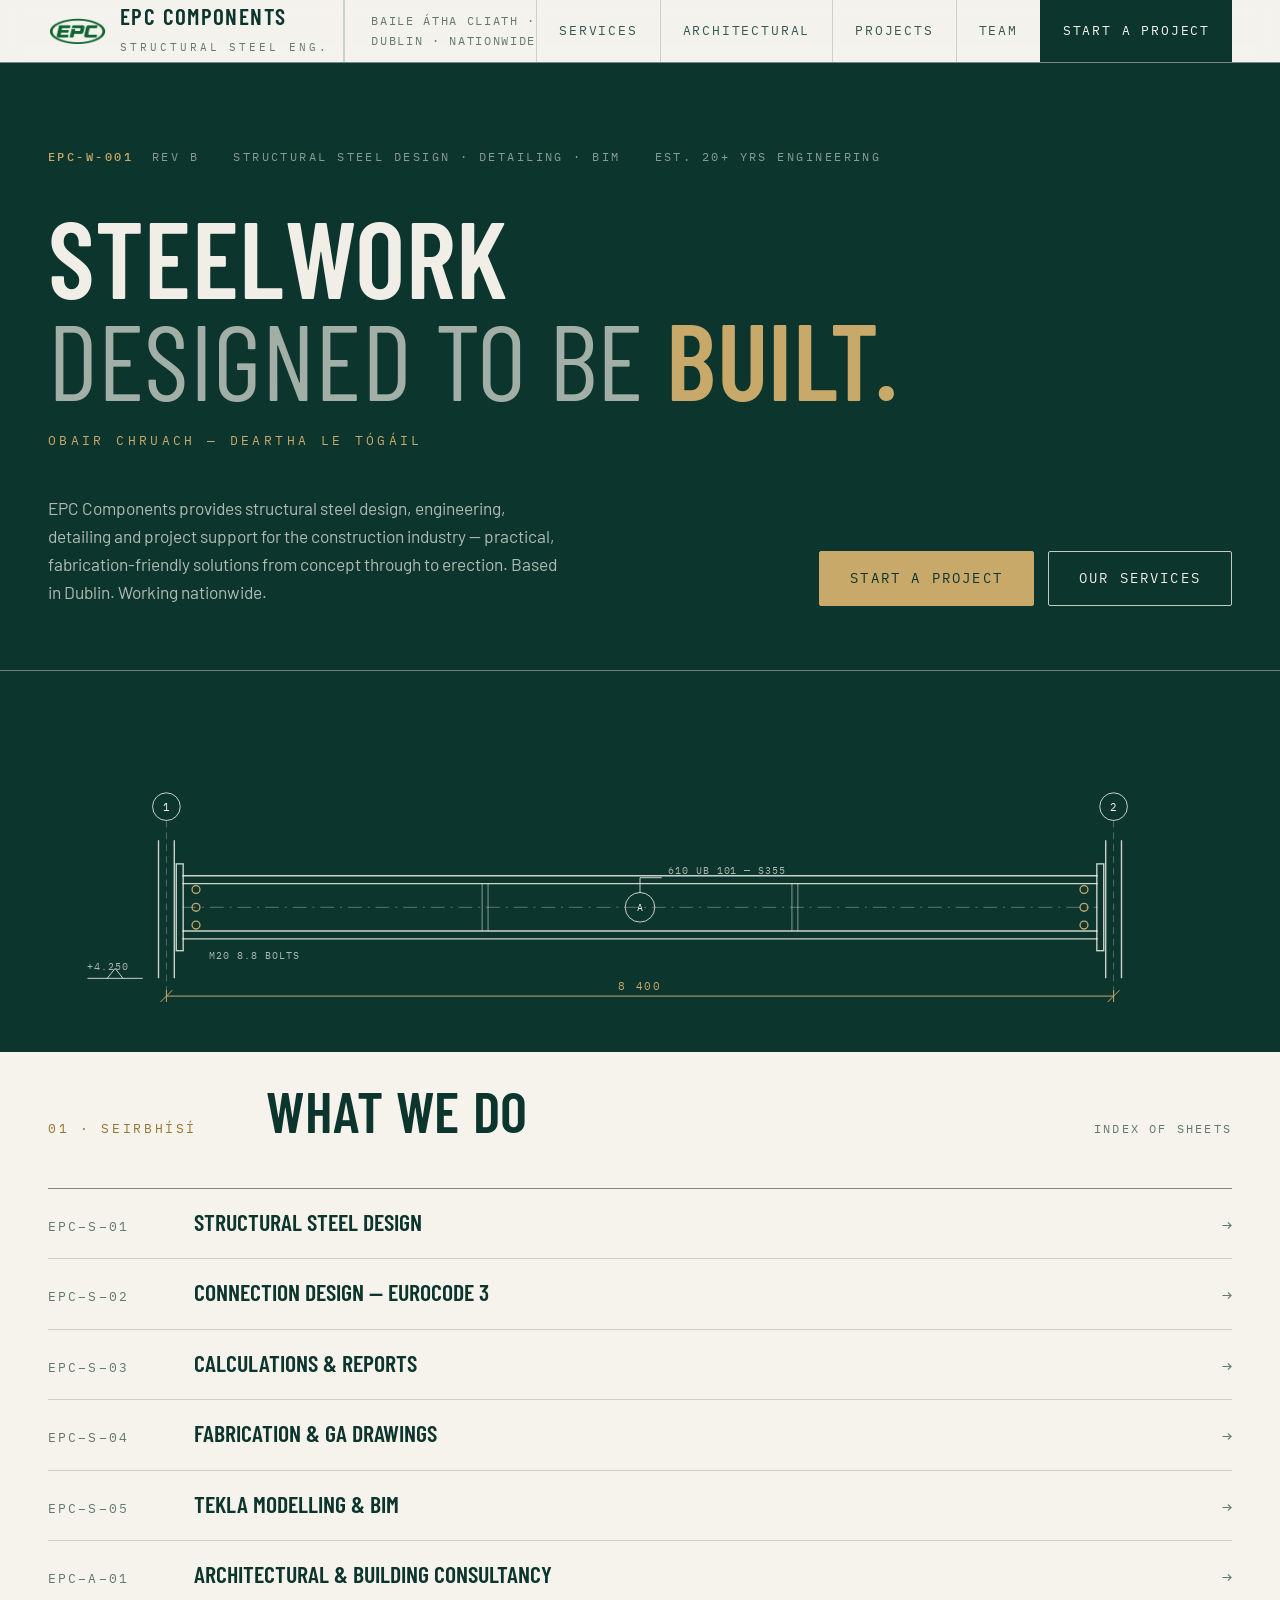
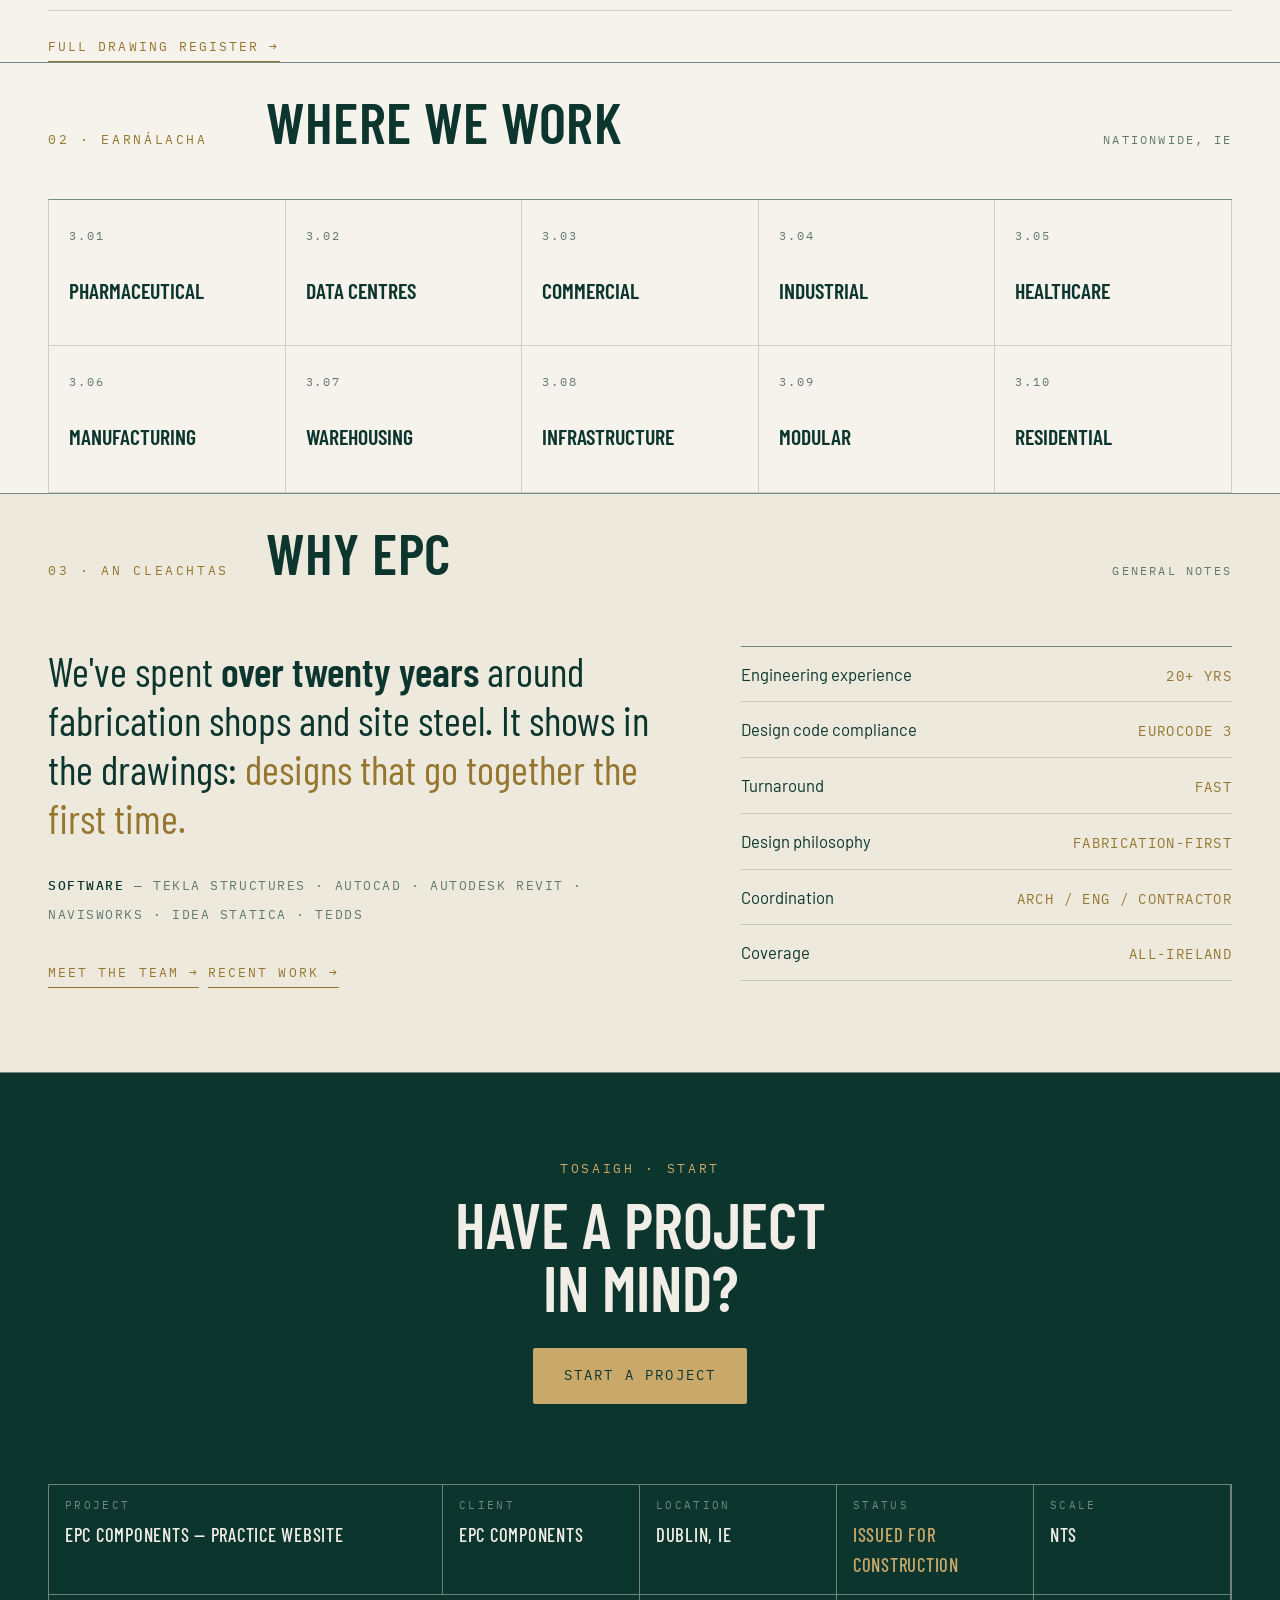
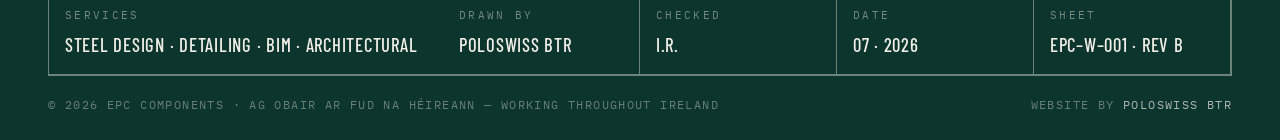
==== index.html @ ffdca41c "Add EPC site: pages, styles, logo, projects assets" ====
<!DOCTYPE html>
<html lang="en-IE">
<head>
<meta charset="UTF-8">
<meta name="viewport" content="width=device-width, initial-scale=1">
<title>EPC Components — Structural Steel Design & Engineering · Dublin, Ireland</title>
<meta name="description" content="Structural steel design, Eurocode 3 connection design, Tekla detailing and architectural consultancy. Dublin, nationwide.">
<meta name="theme-color" content="#0c352d">
<meta property="og:title" content="EPC Components — Structural Steel Design & Engineering · Dublin, Ireland">
<meta property="og:description" content="Structural steel design, Eurocode 3 connection design, Tekla detailing and architectural consultancy. Dublin, nationwide.">
<meta property="og:type" content="website">
<meta property="og:locale" content="en_IE">
<link rel="preconnect" href="https://fonts.googleapis.com">
<link rel="preconnect" href="https://fonts.gstatic.com" crossorigin>
<link href="https://fonts.googleapis.com/css2?family=Barlow+Condensed:wght@400;500;600&family=Barlow:wght@400;500;600&family=IBM+Plex+Mono:wght@400;500&display=swap" rel="stylesheet">
<link rel="icon" type="image/png" href="/favicon.png">
<link rel="stylesheet" href="/style.css">
</head>
<body>
<script type="application/ld+json">
{
  "@context": "https://schema.org",
  "@type": "ProfessionalService",
  "name": "EPC Components",
  "description": "Structural steel design, engineering, detailing and project support services for the construction industry, plus architectural and building consultancy.",
  "areaServed": "Ireland",
  "address": {"@type": "PostalAddress", "addressLocality": "Dublin", "addressCountry": "IE"}
}
</script>
<header id="hdr">
<div class="wrap bar">
<a class="brand" href="/">
<img class="bx" src="/epc-mark.png" alt="EPC" width="741" height="341">
<span><span class="brand-name">EPC Components</span><br><span class="brand-sub">Structural Steel Eng.</span></span>
</a>
<span class="hdr-meta"><span>Baile &Aacute;tha Cliath&nbsp;&middot;<br>Dublin &middot; Nationwide</span></span>
<nav>
<a href="/services">Services</a>
<a href="/architectural">Architectural</a>
<a href="/projects">Projects</a>
<a href="/team">Team</a>
<a href="/contact" class="cta">Start a project</a>
</nav>
<button class="burger" id="burger" aria-label="Menu">&#9776;</button>
</div>
<div class="mnav" id="mnav">
<a href="/">Home</a>
<a href="/services">Services</a>
<a href="/architectural">Architectural</a>
<a href="/projects">Projects</a>
<a href="/team">Meet the team</a>
<a href="/contact">Start a project</a>
</div>
</header>
<section class="hero" id="top">
<div class="wrap">
<div class="h-meta rv in">
<span><b>EPC-W-001</b>&nbsp;&nbsp;REV B</span>
<span>Structural steel design · Detailing · BIM</span>
<span>Est. 20+ yrs engineering</span>
</div>
<h1 class="rv in">Steelwork<br><span class="thin">designed to be</span> <span class="acc">built.</span></h1>
<p class="ga rv in" style="margin-top:22px">Obair chruach &mdash; deartha le t&oacute;g&aacute;il</p>
<div class="h-sub rv in">
<p>EPC Components provides structural steel design, engineering, detailing and project support for the construction industry — practical, fabrication-friendly solutions from concept through to erection. Based in Dublin. Working nationwide.</p>
<div class="h-actions">
<a class="btn solid" href="/contact">Start a project</a>
<a class="btn" href="/services">Our services</a>
</div>
</div>
</div>
<div class="h-draw" aria-hidden="true">
<div class="wrap">
<svg viewBox="0 0 1200 240" xmlns="http://www.w3.org/2000/svg">
<!-- grid bubbles -->
<g stroke="rgba(240,238,230,.85)" fill="none" stroke-width="1">
<circle cx="120" cy="26" r="14"/>
<circle cx="1080" cy="26" r="14"/>
</g>
<text x="120" y="30" text-anchor="middle" fill="#f0eee6" font-size="11">1</text>
<text x="1080" y="30" text-anchor="middle" fill="#f0eee6" font-size="11">2</text>
<g stroke="rgba(240,238,230,.3)" stroke-width="1" stroke-dasharray="7 5">
<path d="M120 40 V 218"/><path d="M1080 40 V 218"/>
</g>
<!-- columns -->
<g stroke="rgba(240,238,230,.85)" stroke-width="1.4" fill="none">
<path d="M112 60 V 200 M128 60 V 200"/>
<path d="M1072 60 V 200 M1088 60 V 200"/>
</g>
<!-- beam: flanges + web -->
<g stroke="rgba(240,238,230,.85)" stroke-width="1.4" fill="none">
<path d="M136 96 H 1064"/>
<path d="M136 104 H 1064"/>
<path d="M136 152 H 1064"/>
<path d="M136 160 H 1064"/>
</g>
<path d="M136 128 H 1064" stroke="rgba(240,238,230,.35)" stroke-width="1" stroke-dasharray="14 6 2 6"/>
<!-- end plates -->
<g stroke="rgba(240,238,230,.85)" stroke-width="1.4" fill="none">
<rect x="130" y="84" width="7" height="88"/>
<rect x="1063" y="84" width="7" height="88"/>
</g>
<!-- bolts -->
<g fill="none" stroke="#c9a96a" stroke-width="1.3">
<circle cx="150" cy="110" r="4"/><circle cx="150" cy="128" r="4"/><circle cx="150" cy="146" r="4"/>
<circle cx="1050" cy="110" r="4"/><circle cx="1050" cy="128" r="4"/><circle cx="1050" cy="146" r="4"/>
</g>
<!-- stiffeners -->
<g stroke="rgba(240,238,230,.55)" stroke-width="1">
<path d="M440 104 V 152 M446 104 V 152"/>
<path d="M754 104 V 152 M760 104 V 152"/>
</g>
<!-- section marker -->
<g fill="none" stroke="rgba(240,238,230,.85)" stroke-width="1">
<circle cx="600" cy="128" r="15"/>
<path d="M600 113 V 98 H 622"/>
</g>
<text x="600" y="132" text-anchor="middle" fill="#f0eee6" font-size="10">A</text>
<!-- dimension string -->
<g stroke="#c9a96a" stroke-width="1">
<path d="M120 218 H 1080"/>
<path d="M120 212 V 224"/><path d="M1080 212 V 224"/>
<path d="M114 224 L 126 212"/><path d="M1074 224 L 1086 212"/>
</g>
<text x="600" y="212" text-anchor="middle" fill="#c9a96a" font-size="11" letter-spacing="2">8 400</text>
<!-- level marker -->
<g stroke="rgba(240,238,230,.85)" stroke-width="1" fill="none">
<path d="M40 200 H 96"/><path d="M60 200 L 68 190 L 76 200"/>
</g>
<text x="40" y="192" fill="rgba(240,238,230,.7)" font-size="10" letter-spacing="1">+4.250</text>
<!-- annotation -->
<text x="628" y="94" fill="rgba(240,238,230,.7)" font-size="10" letter-spacing="1">610 UB 101 — S355</text>
<text x="163" y="180" fill="rgba(240,238,230,.7)" font-size="10" letter-spacing="1">M20 8.8 BOLTS</text>
</svg>
</div>
</div>
</section>
<section class="sect" id="services">
<div class="wrap">
<div class="s-head rv">
<span class="s-num">01 &middot; SEIRBH&Iacute;S&Iacute;</span>
<h2 class="s-title">What we do</h2>
<span class="s-ref">Index of sheets</span>
</div>
<div class="mini-reg rv">
<a class="mini-row" href="/services"><span class="reg-i">EPC&#8211;S&#8211;01</span><span class="reg-t">Structural steel design</span><span class="arr">&#8594;</span></a>
<a class="mini-row" href="/services"><span class="reg-i">EPC&#8211;S&#8211;02</span><span class="reg-t">Connection design — Eurocode 3</span><span class="arr">&#8594;</span></a>
<a class="mini-row" href="/services"><span class="reg-i">EPC&#8211;S&#8211;03</span><span class="reg-t">Calculations &amp; reports</span><span class="arr">&#8594;</span></a>
<a class="mini-row" href="/services"><span class="reg-i">EPC&#8211;S&#8211;04</span><span class="reg-t">Fabrication &amp; GA drawings</span><span class="arr">&#8594;</span></a>
<a class="mini-row" href="/services"><span class="reg-i">EPC&#8211;S&#8211;05</span><span class="reg-t">Tekla modelling &amp; BIM</span><span class="arr">&#8594;</span></a>
<a class="mini-row" href="/architectural"><span class="reg-i">EPC&#8211;A&#8211;01</span><span class="reg-t">Architectural &amp; building consultancy</span><span class="arr">&#8594;</span></a>
</div>
<a class="all-link" href="/services">Full drawing register &#8594;</a>
</div>
</section>
<section class="sect" id="sectors">
<div class="wrap">
<div class="s-head rv">
<span class="s-num">02 &middot; EARN&Aacute;LACHA</span>
<h2 class="s-title">Where we work</h2>
<span class="s-ref">Nationwide, IE</span>
</div>
<div class="sec-grid rv">
<div class="sec-cell"><span class="sec-n">3.01</span><span class="sec-t">Pharmaceutical</span></div>
<div class="sec-cell"><span class="sec-n">3.02</span><span class="sec-t">Data centres</span></div>
<div class="sec-cell"><span class="sec-n">3.03</span><span class="sec-t">Commercial</span></div>
<div class="sec-cell"><span class="sec-n">3.04</span><span class="sec-t">Industrial</span></div>
<div class="sec-cell"><span class="sec-n">3.05</span><span class="sec-t">Healthcare</span></div>
<div class="sec-cell"><span class="sec-n">3.06</span><span class="sec-t">Manufacturing</span></div>
<div class="sec-cell"><span class="sec-n">3.07</span><span class="sec-t">Warehousing</span></div>
<div class="sec-cell"><span class="sec-n">3.08</span><span class="sec-t">Infrastructure</span></div>
<div class="sec-cell"><span class="sec-n">3.09</span><span class="sec-t">Modular</span></div>
<div class="sec-cell"><span class="sec-n">3.10</span><span class="sec-t">Residential</span></div>
</div>
</div>
</section>
<section class="sect facts">
<div class="wrap">
<div class="s-head rv">
<span class="s-num">03 &middot; AN CLEACHTAS</span>
<h2 class="s-title">Why EPC</h2>
<span class="s-ref">General notes</span>
</div>
<div class="facts-grid">
<div class="rv">
<p class="big">We've spent <b>over twenty years</b> around fabrication shops and site steel. It shows in the drawings: <span class="acc">designs that go together the first time.</span></p>
<p class="tools"><b>Software</b> — Tekla Structures · AutoCAD · Autodesk Revit · Navisworks · IDEA StatiCa · Tedds</p>
<a class="all-link" href="/team" style="margin-top:34px">Meet the team &#8594;</a>&nbsp;&nbsp;&nbsp;<a class="all-link" href="/projects" style="margin-top:34px">Recent work &#8594;</a>
</div>
<ul class="fact-list rv">
<li>Engineering experience<span class="fv">20+ YRS</span></li>
<li>Design code compliance<span class="fv">EUROCODE 3</span></li>
<li>Turnaround<span class="fv">FAST</span></li>
<li>Design philosophy<span class="fv">FABRICATION-FIRST</span></li>
<li>Coordination<span class="fv">ARCH / ENG / CONTRACTOR</span></li>
<li>Coverage<span class="fv">ALL-IRELAND</span></li>
</ul>
</div>
</div>
</section>
<section class="contact">
<div class="wrap">
<div style="text-align:center;padding:80px 0">
<span class="s-num mono" style="color:var(--gold)">TOSAIGH &middot; START</span>
<div class="ct-t" style="margin:14px 0 30px">Have a project<br>in mind?</div>
<a class="btn solid" href="/contact">Start a project</a>
</div>
</div>
</section>
<footer>
<div class="wrap">
<div class="tb rv">
<div class="tb-cell tb-wide"><span class="tb-k">Project</span><span class="tb-v">EPC Components — Practice Website</span></div>
<div class="tb-cell"><span class="tb-k">Client</span><span class="tb-v">EPC Components</span></div>
<div class="tb-cell"><span class="tb-k">Location</span><span class="tb-v">Dublin, IE</span></div>
<div class="tb-cell"><span class="tb-k">Status</span><span class="tb-v acc">Issued for construction</span></div>
<div class="tb-cell"><span class="tb-k">Scale</span><span class="tb-v">NTS</span></div>
<div class="tb-cell tb-wide"><span class="tb-k">Services</span><span class="tb-v">Steel design · Detailing · BIM · Architectural</span></div>
<div class="tb-cell"><span class="tb-k">Drawn by</span><span class="tb-v"><a href="https://www.poloswiss.ie" style="color:inherit;text-decoration:none">Poloswiss BTR</a></span></div>
<div class="tb-cell"><span class="tb-k">Checked</span><span class="tb-v">I.R.</span></div>
<div class="tb-cell"><span class="tb-k">Date</span><span class="tb-v">07 · 2026</span></div>
<div class="tb-cell"><span class="tb-k">Sheet</span><span class="tb-v">EPC&#8211;W&#8211;001 · REV B</span></div>
</div>
<div class="fine">
<span>© 2026 EPC Components &middot; Ag obair ar fud na h&Eacute;ireann &mdash; working throughout Ireland</span>
<span>Website by <a href="https://www.poloswiss.ie">Poloswiss BTR</a></span>
</div>
</div>
</footer>
<script src="/site.js"></script>
</body>
</html>
---- style.css ----
:root{
--paper:#f5f3ec;
--paper-2:#ede9dd;
--ink:#0c352d;
--ink-soft:#375850;
--mut:#63796f;
--line:rgba(12,53,45,.18);
--line-strong:rgba(12,53,45,.55);
--acc:#96762f;
--gold:#c9a96a;
--w-line:rgba(243,239,228,.42);
--w-line-strong:rgba(243,239,228,.8);
--cond:'Barlow Condensed','Arial Narrow',sans-serif;
--sans:'Barlow',system-ui,sans-serif;
--mono:'IBM Plex Mono',ui-monospace,monospace;
}
*{margin:0;padding:0;box-sizing:border-box}
html{scroll-behavior:smooth;font-size:17px}
html,body{overflow-x:clip}
body{font-family:var(--sans);background:var(--paper);color:var(--ink);line-height:1.6;font-size:16.5px;-webkit-font-smoothing:antialiased}
::selection{background:var(--gold);color:var(--ink)}
:focus-visible{outline:2px solid var(--acc);outline-offset:2px}
a{color:inherit}
img,svg{max-width:100%;display:block}
.wrap{max-width:1240px;margin:0 auto;padding:0 28px}
@media(min-width:1500px){html{font-size:19px}.wrap{max-width:1360px}}
.mono{font-family:var(--mono)}

/* reveal */
.rv{opacity:0;transform:translateY(18px);transition:opacity .8s cubic-bezier(.2,.6,.2,1),transform .8s cubic-bezier(.2,.6,.2,1)}
.rv.in{opacity:1;transform:none}
@media(prefers-reduced-motion:reduce){.rv{opacity:1;transform:none;transition:none}}

/* ============ header ============ */
header{position:sticky;top:0;z-index:200;background:rgba(244,242,237,.92);backdrop-filter:blur(10px);-webkit-backdrop-filter:blur(10px);border-bottom:1px solid var(--line-strong)}
.bar{display:flex;align-items:stretch;justify-content:space-between;min-height:62px}
.brand{display:flex;align-items:center;gap:14px;text-decoration:none;padding-right:26px;border-right:1px solid var(--line)}
.brand .bx{width:58px;height:auto;flex:0 0 auto}
.brand-name{font-family:var(--cond);font-weight:600;font-size:1.36rem;letter-spacing:.06em;text-transform:uppercase;line-height:1;white-space:nowrap}
.brand-sub{font-family:var(--mono);font-size:.62rem;letter-spacing:.28em;text-transform:uppercase;color:var(--mut);margin-top:3px;white-space:nowrap}
nav{display:flex;align-items:stretch}
nav a{display:flex;align-items:center;padding:0 22px;text-decoration:none;font-family:var(--mono);font-size:.76rem;letter-spacing:.14em;text-transform:uppercase;color:var(--ink-soft);border-left:1px solid var(--line);transition:background .2s,color .2s;white-space:nowrap}
nav a:hover{background:var(--ink);color:var(--paper)}
nav a.cta{background:var(--ink);color:var(--paper)}
nav a.cta:hover{background:var(--acc);color:#fff}
.ga{font-family:var(--mono);font-size:.76rem;letter-spacing:.26em;text-transform:uppercase;color:var(--gold)}
.hdr-meta{display:flex;align-items:center;font-family:var(--mono);font-size:.7rem;letter-spacing:.14em;text-transform:uppercase;color:var(--mut);padding-left:26px;border-left:1px solid var(--line);line-height:1.7;white-space:nowrap;flex:0 0 auto}
@media(max-width:1250px){.hdr-meta{display:none}}
.burger{display:none;background:none;border:0;border-left:1px solid var(--line);padding:0 20px;font-size:1.25rem;cursor:pointer;color:var(--ink)}
.mnav{display:none;flex-direction:column;border-top:1px solid var(--line);background:var(--paper)}
.mnav a{padding:15px 28px;text-decoration:none;font-family:var(--mono);font-size:.78rem;letter-spacing:.14em;text-transform:uppercase;border-bottom:1px solid var(--line)}
.mnav.open{display:flex}

/* ============ hero ============ */
.hero{background:var(--ink);color:#f0eee6;position:relative;overflow:hidden}
.hero .wrap{position:relative;padding-top:84px;padding-bottom:0}
.h-meta{display:flex;gap:34px;flex-wrap:wrap;font-family:var(--mono);font-size:.72rem;letter-spacing:.2em;text-transform:uppercase;color:rgba(240,238,230,.55);margin-bottom:38px}
.h-meta b{color:var(--gold);font-weight:500}
h1{font-family:var(--cond);font-weight:600;text-transform:uppercase;font-size:clamp(3.1rem,8.4vw,7rem);line-height:.95;letter-spacing:.005em;max-width:1050px}
h1 .thin{font-weight:400;color:rgba(240,238,230,.66)}
h1 .acc{color:var(--gold)}
.h-sub{display:flex;gap:60px;align-items:flex-end;justify-content:space-between;flex-wrap:wrap;margin-top:44px}
.h-sub p{max-width:520px;font-size:1.02rem;color:rgba(240,238,230,.72);font-weight:400}
.h-actions{display:flex;gap:14px;flex-wrap:wrap}
.btn{display:inline-block;font-family:var(--mono);font-size:.8rem;letter-spacing:.16em;text-transform:uppercase;text-decoration:none;padding:16px 30px;border:1px solid var(--w-line-strong);color:#f0eee6;border-radius:2px;transition:background .2s,color .2s,border-color .2s;cursor:pointer;background:none}
.btn:hover{background:#f0eee6;color:var(--ink)}
.btn.solid{background:var(--gold);border-color:var(--gold);color:var(--ink)}
.btn.solid:hover{background:#f0eee6;border-color:#f0eee6;color:var(--ink)}
.h-draw{margin-top:64px;border-top:1px solid var(--w-line);padding:26px 0 34px}
.h-draw svg{width:100%;height:auto}
.h-draw text{font-family:var(--mono)}

/* ============ section scaffolding ============ */
section{position:relative}
.sect{border-bottom:1px solid var(--line-strong)}
.s-head{display:grid;grid-template-columns:190px 1fr auto;gap:28px;align-items:baseline;padding:30px 0 0}
.s-num{font-family:var(--mono);font-size:.78rem;letter-spacing:.2em;color:var(--acc)}
.s-title{font-family:var(--cond);font-weight:600;text-transform:uppercase;font-size:clamp(2rem,4.6vw,3.4rem);line-height:1;letter-spacing:.01em}
.s-ref{font-family:var(--mono);font-size:.72rem;letter-spacing:.18em;text-transform:uppercase;color:var(--mut)}
.s-intro{max-width:640px;color:var(--ink-soft);margin:22px 0 0;padding-left:218px}
@media(max-width:900px){.s-intro{padding-left:0}}

/* ============ register (services) ============ */
.register{margin-top:48px;border-top:1px solid var(--line-strong)}
.reg-row{display:grid;grid-template-columns:120px 340px 1fr 110px;gap:26px;align-items:baseline;padding:26px 0;border-bottom:1px solid var(--line);text-decoration:none;transition:background .2s;position:relative}
.reg-row:hover{background:#fff}
.reg-row:hover .reg-i{color:var(--acc)}
.reg-i{font-family:var(--mono);font-size:.82rem;letter-spacing:.16em;color:var(--mut);transition:color .2s}
.reg-t{font-family:var(--cond);font-weight:600;text-transform:uppercase;font-size:1.62rem;line-height:1.05}
.reg-d{color:var(--ink-soft);font-size:1rem;max-width:560px}
.reg-tag{font-family:var(--mono);font-size:.68rem;letter-spacing:.14em;text-transform:uppercase;color:var(--mut);text-align:right;border:1px solid var(--line);border-radius:2px;padding:5px 9px;justify-self:end;white-space:nowrap}

/* ============ consultancy ============ */
.consult{background:var(--paper-2)}
.c-grid{display:grid;grid-template-columns:1.1fr .9fr;gap:80px;padding:56px 0 84px}
.c-grid .lead{font-family:var(--cond);font-weight:400;font-size:clamp(1.5rem,2.6vw,2.1rem);line-height:1.25;text-transform:none;letter-spacing:0;color:var(--ink);margin-bottom:26px}
.c-grid .lead b{font-weight:600}
.c-grid p{color:var(--ink-soft);margin-bottom:18px;max-width:560px}
.c-note{font-family:var(--mono);font-size:.76rem;letter-spacing:.14em;text-transform:uppercase;color:var(--acc);margin-bottom:18px}
.c-list{border-top:1px solid var(--line-strong)}
.c-list li{list-style:none;display:grid;grid-template-columns:76px 1fr;gap:20px;align-items:baseline;padding:13px 0;border-bottom:1px solid var(--line);font-size:.98rem}
.c-list .ci{font-family:var(--mono);font-size:.74rem;letter-spacing:.16em;color:var(--mut)}
.c-scope{margin-top:34px;font-family:var(--mono);font-size:.74rem;letter-spacing:.12em;text-transform:uppercase;color:var(--mut);line-height:2.1}
.c-scope b{color:var(--ink);font-weight:500}

/* ============ sectors ============ */
.sec-grid{display:grid;grid-template-columns:repeat(5,1fr);border-left:1px solid var(--line);margin:48px 0 0;border-top:1px solid var(--line-strong)}
.sec-cell{border-right:1px solid var(--line);border-bottom:1px solid var(--line);padding:26px 20px 40px;position:relative;transition:background .2s}
.sec-cell:hover{background:#fff}
.sec-cell:hover .sec-n{color:var(--acc)}
.sec-n{font-family:var(--mono);font-size:.7rem;letter-spacing:.16em;color:var(--mut);display:block;margin-bottom:34px;transition:color .2s}
.sec-t{font-family:var(--cond);font-weight:600;text-transform:uppercase;font-size:1.28rem;line-height:1.1}

/* ============ scope / BOM ============ */
.bom{columns:2;column-gap:80px;margin-top:48px;border-top:1px solid var(--line-strong);padding-top:8px}
.bom li{list-style:none;display:grid;grid-template-columns:64px 1fr;gap:18px;align-items:baseline;padding:12px 0;border-bottom:1px solid var(--line);break-inside:avoid;font-size:1rem}
.bom .bi{font-family:var(--mono);font-size:.72rem;letter-spacing:.16em;color:var(--mut)}

/* ============ method ============ */
.meth{display:grid;grid-template-columns:repeat(4,1fr);gap:0;margin-top:56px;border-left:1px solid var(--line)}
.m-cell{border-right:1px solid var(--line);padding:0 26px 10px}
.m-dim{height:34px;position:relative;border-top:1px solid var(--line-strong);margin:0 -26px 26px}
.m-dim::before,.m-dim::after{content:"";position:absolute;top:-5px;width:1px;height:9px;background:var(--line-strong)}
.m-dim::before{left:0}
.m-dim::after{right:0}
.m-n{font-family:var(--mono);font-size:.76rem;letter-spacing:.2em;color:var(--acc);display:block;margin-bottom:14px}
.m-t{font-family:var(--cond);font-weight:600;text-transform:uppercase;font-size:1.45rem;margin-bottom:10px;line-height:1.05}
.m-cell p{color:var(--ink-soft);font-size:.97rem}

/* ============ facts band ============ */
.facts{background:var(--paper-2)}
.facts-grid{display:grid;grid-template-columns:1.25fr 1fr;gap:80px;padding:64px 0 84px}
.facts .big{font-family:var(--cond);font-weight:400;font-size:clamp(1.7rem,3.2vw,2.6rem);line-height:1.2;max-width:620px}
.facts .big b{font-weight:600}
.facts .big .acc{color:var(--acc)}
.fact-list{border-top:1px solid var(--line-strong)}
.fact-list li{list-style:none;display:grid;grid-template-columns:1fr auto;gap:20px;align-items:baseline;padding:14px 0;border-bottom:1px solid var(--line);font-size:.98rem}
.fact-list .fv{font-family:var(--mono);font-size:.8rem;letter-spacing:.1em;color:var(--acc);white-space:nowrap}
.tools{margin-top:30px;font-family:var(--mono);font-size:.76rem;letter-spacing:.12em;text-transform:uppercase;color:var(--mut);line-height:2.2}
.tools b{color:var(--ink);font-weight:500}
.prof{display:grid;grid-template-columns:150px 1fr;gap:28px;margin-top:44px;border:1px solid var(--line-strong);background:#fbfaf5;padding:26px}
.prof-ph{aspect-ratio:3/4;border:1px solid var(--line);position:relative;display:flex;align-items:flex-end;justify-content:center;padding-bottom:10px;
background:linear-gradient(to top right,transparent calc(50% - .5px),var(--line) calc(50% - .5px),var(--line) calc(50% + .5px),transparent calc(50% + .5px)),linear-gradient(to bottom right,transparent calc(50% - .5px),var(--line) calc(50% - .5px),var(--line) calc(50% + .5px),transparent calc(50% + .5px))}
.prof-ph span{font-family:var(--mono);font-size:.58rem;letter-spacing:.18em;color:var(--mut);background:#fbfaf5;padding:2px 6px}
.prof .pk{font-family:var(--mono);font-size:.68rem;letter-spacing:.22em;text-transform:uppercase;color:var(--acc);display:block;margin-bottom:8px}
.prof .pn{font-family:var(--cond);font-weight:600;text-transform:uppercase;font-size:1.7rem;line-height:1;margin-bottom:12px}
.prof p{color:var(--ink-soft);font-size:.97rem;margin-bottom:12px}
.prof .pm{font-family:var(--mono);font-size:.68rem;letter-spacing:.14em;text-transform:uppercase;color:var(--mut)}
@media(max-width:680px){.prof{grid-template-columns:1fr;padding:20px}.prof-ph{max-width:170px}}

/* ============ contact ============ */
.contact{background:var(--ink);color:#f0eee6}
.contact .sect-inner{border-bottom:0}
.ct-grid{display:grid;grid-template-columns:.9fr 1.1fr;gap:90px;padding:70px 0 90px}
.contact .s-num{color:var(--gold)}
.ct-t{font-family:var(--cond);font-weight:600;text-transform:uppercase;font-size:clamp(2.4rem,5vw,4rem);line-height:.98;margin:14px 0 26px}
.ct-grid p.d{color:rgba(240,238,230,.7);max-width:420px;margin-bottom:38px}
.ct-info{border-top:1px solid var(--w-line)}
.ct-info li{list-style:none;display:grid;grid-template-columns:110px 1fr;gap:20px;padding:14px 0;border-bottom:1px solid var(--w-line);font-size:.96rem}
.ct-info .k{font-family:var(--mono);font-size:.7rem;letter-spacing:.18em;text-transform:uppercase;color:rgba(240,238,230,.5);align-self:center}
.ct-info a{color:#f0eee6;text-decoration:none;border-bottom:1px solid rgba(240,238,230,.35)}
.ct-info a:hover{color:var(--gold);border-color:var(--gold)}
form .f-row{display:grid;grid-template-columns:1fr 1fr;gap:34px}
form label{display:block;font-family:var(--mono);font-size:.68rem;letter-spacing:.2em;text-transform:uppercase;color:rgba(240,238,230,.55);margin:0 0 8px}
form .fld{margin-bottom:30px}
input,select,textarea{width:100%;background:transparent;border:0;border-bottom:1px solid var(--w-line);color:#f0eee6;font-family:var(--sans);font-size:1rem;padding:8px 2px 12px;transition:border-color .2s;border-radius:0}
select{appearance:none;-webkit-appearance:none;background-image:url("data:image/svg+xml,%3Csvg xmlns='http://www.w3.org/2000/svg' width='10' height='6'%3E%3Cpath d='M0 0l5 6 5-6z' fill='%23f0eee6'/%3E%3C/svg%3E");background-repeat:no-repeat;background-position:right 4px center}
select option{color:var(--ink);background:var(--paper)}
input:focus,select:focus,textarea:focus{outline:none;border-color:var(--gold)}
textarea{resize:vertical;min-height:96px}
.hp{position:absolute;left:-9999px;opacity:0}
.f-note{font-family:var(--mono);font-size:.72rem;letter-spacing:.1em;color:rgba(240,238,230,.45);margin-top:18px;text-transform:uppercase}

/* ============ footer title block ============ */
footer{background:var(--ink);color:#f0eee6}
.tb{border:1px solid var(--w-line);border-bottom:0;display:grid;grid-template-columns:repeat(6,1fr)}
.tb-cell{border-right:1px solid var(--w-line);border-bottom:1px solid var(--w-line);padding:12px 16px 14px;min-height:74px}
.tb-cell:nth-child(6n){border-right:0}
.tb-k{font-family:var(--mono);font-size:.62rem;letter-spacing:.22em;text-transform:uppercase;color:rgba(240,238,230,.45);display:block;margin-bottom:6px}
.tb-v{font-family:var(--cond);font-weight:500;font-size:1.1rem;text-transform:uppercase;letter-spacing:.04em}
.tb-v.acc{color:var(--gold)}
.tb-wide{grid-column:span 2}
.fine{display:flex;justify-content:space-between;gap:20px;flex-wrap:wrap;font-family:var(--mono);font-size:.68rem;letter-spacing:.12em;text-transform:uppercase;color:rgba(240,238,230,.4);padding:20px 0 26px;border-top:1px solid var(--w-line)}
.fine a{color:rgba(240,238,230,.7);text-decoration:none}
.fine a:hover{color:var(--gold)}

/* ============ responsive ============ */
@media(max-width:1080px){
.reg-row{grid-template-columns:90px 260px 1fr}
.reg-tag{display:none}
.sec-grid{grid-template-columns:repeat(3,1fr)}
.tb{grid-template-columns:repeat(3,1fr)}
.tb-cell:nth-child(6n){border-right:1px solid var(--w-line)}
.tb-cell:nth-child(3n){border-right:0}
}
@media(max-width:900px){
.hdr-meta{display:none}
.s-head{grid-template-columns:1fr;gap:8px}
.c-grid,.facts-grid,.ct-grid{grid-template-columns:1fr;gap:48px}
.meth{grid-template-columns:1fr 1fr}
.m-cell{margin-bottom:34px}
.bom{columns:1}
}
@media(max-width:860px){
nav{display:none}
.burger{display:block}
}
@media(max-width:680px){
html{font-size:15.5px}
.wrap{padding:0 20px}
.hero .wrap{padding-top:60px}
.h-sub{margin-top:34px;gap:30px}
.reg-row{grid-template-columns:1fr;gap:8px;padding:22px 0}
.reg-d{max-width:none}
.sec-grid{grid-template-columns:repeat(2,1fr)}
.sec-cell{padding:18px 12px 26px}
.sec-n{margin-bottom:20px}
.sec-t{font-size:1.08rem;letter-spacing:.01em;overflow-wrap:break-word}
.meth{grid-template-columns:1fr;border-left:0}
.m-cell{border-right:0;border-left:1px solid var(--line);margin-bottom:26px}
.tb{grid-template-columns:repeat(2,1fr)}
.tb-cell:nth-child(3n){border-right:1px solid var(--w-line)}
.tb-cell:nth-child(2n){border-right:0}
.tb-wide{grid-column:span 2}
form .f-row{grid-template-columns:1fr;gap:0}
.h-actions .btn{width:100%;text-align:center}
.c-list li{grid-template-columns:56px 1fr}
}
/* ============ subpage hero ============ */
.p-hero{background:var(--ink);color:#f0eee6;padding:56px 0 48px}
.p-hero .s-num{color:var(--gold)}
.p-hero h1{font-size:clamp(2.6rem,6vw,4.6rem);margin-top:12px}
.p-hero .p-sub{max-width:560px;color:rgba(240,238,230,.72);margin-top:22px;font-size:1.02rem}
.p-hero .h-meta{margin-bottom:0;margin-top:30px}
nav a[aria-current]{background:var(--paper-2);color:var(--ink)}
nav a.cta[aria-current]{background:var(--ink);color:var(--paper)}
/* home register (compact) */
.mini-reg{border-top:1px solid var(--line-strong);margin-top:48px}
.mini-row{display:grid;grid-template-columns:120px 1fr auto;gap:26px;align-items:baseline;padding:20px 0;border-bottom:1px solid var(--line);text-decoration:none;transition:background .2s}
.mini-row:hover{background:#fff}
.mini-row:hover .arr{color:var(--acc);transform:translateX(4px)}
.mini-row .reg-i{font-size:.78rem}
.mini-row .reg-t{font-size:1.4rem}
.arr{font-family:var(--mono);color:var(--mut);transition:color .2s,transform .2s}
.all-link{display:inline-block;margin-top:26px;font-family:var(--mono);font-size:.76rem;letter-spacing:.16em;text-transform:uppercase;color:var(--acc);text-decoration:none;border-bottom:1px solid var(--acc);padding-bottom:3px}
.all-link:hover{color:var(--ink);border-color:var(--ink)}
/* team */
.team-grid{display:grid;grid-template-columns:repeat(2,1fr);gap:26px;margin-top:48px}
.team-grid .prof{margin-top:0}
.net{border:1px dashed var(--line-strong);padding:26px;display:flex;flex-direction:column;justify-content:center}
.net .pk{font-family:var(--mono);font-size:.68rem;letter-spacing:.22em;text-transform:uppercase;color:var(--acc);display:block;margin-bottom:8px}
.net h3{font-family:var(--cond);font-weight:600;text-transform:uppercase;font-size:1.4rem;margin-bottom:10px}
.net p{color:var(--ink-soft);font-size:.97rem}
@media(max-width:900px){.team-grid{grid-template-columns:1fr}}
/* form status */
.f-status{font-family:var(--mono);font-size:.74rem;letter-spacing:.12em;text-transform:uppercase;margin-top:16px;display:none}
.f-status.ok{display:block;color:var(--gold)}
.f-status.err{display:block;color:#e0b48a}
/* ============ projects ============ */
.case{display:grid;grid-template-columns:1.02fr .98fr;gap:64px;margin-top:48px;padding-bottom:84px}
.case .lead{font-family:var(--cond);font-weight:400;font-size:clamp(1.5rem,2.6vw,2.05rem);line-height:1.25;color:var(--ink);margin-bottom:22px}
.case .lead b{font-weight:600}
.case p{color:var(--ink-soft);margin-bottom:16px;max-width:560px}
.dwg{border:1px solid var(--line-strong);background:#fff;padding:22px 22px 0;align-self:start}
.dwg img{width:100%;height:auto}
.dwg-cap{display:flex;justify-content:space-between;align-items:baseline;gap:14px;flex-wrap:wrap;border-top:1px solid var(--line);margin:16px -22px 0;padding:11px 22px 13px;font-family:var(--mono);font-size:.64rem;letter-spacing:.16em;text-transform:uppercase;color:var(--mut)}
.dwg-cap b{color:var(--acc);font-weight:500}
.dwg-key{display:inline-block;width:9px;height:9px;background:#e0402f;margin-right:7px}
.case .fact-list{margin-top:30px}
.case-links{margin-top:6px}
@media(max-width:900px){.case{grid-template-columns:1fr;gap:44px;padding-bottom:64px}}
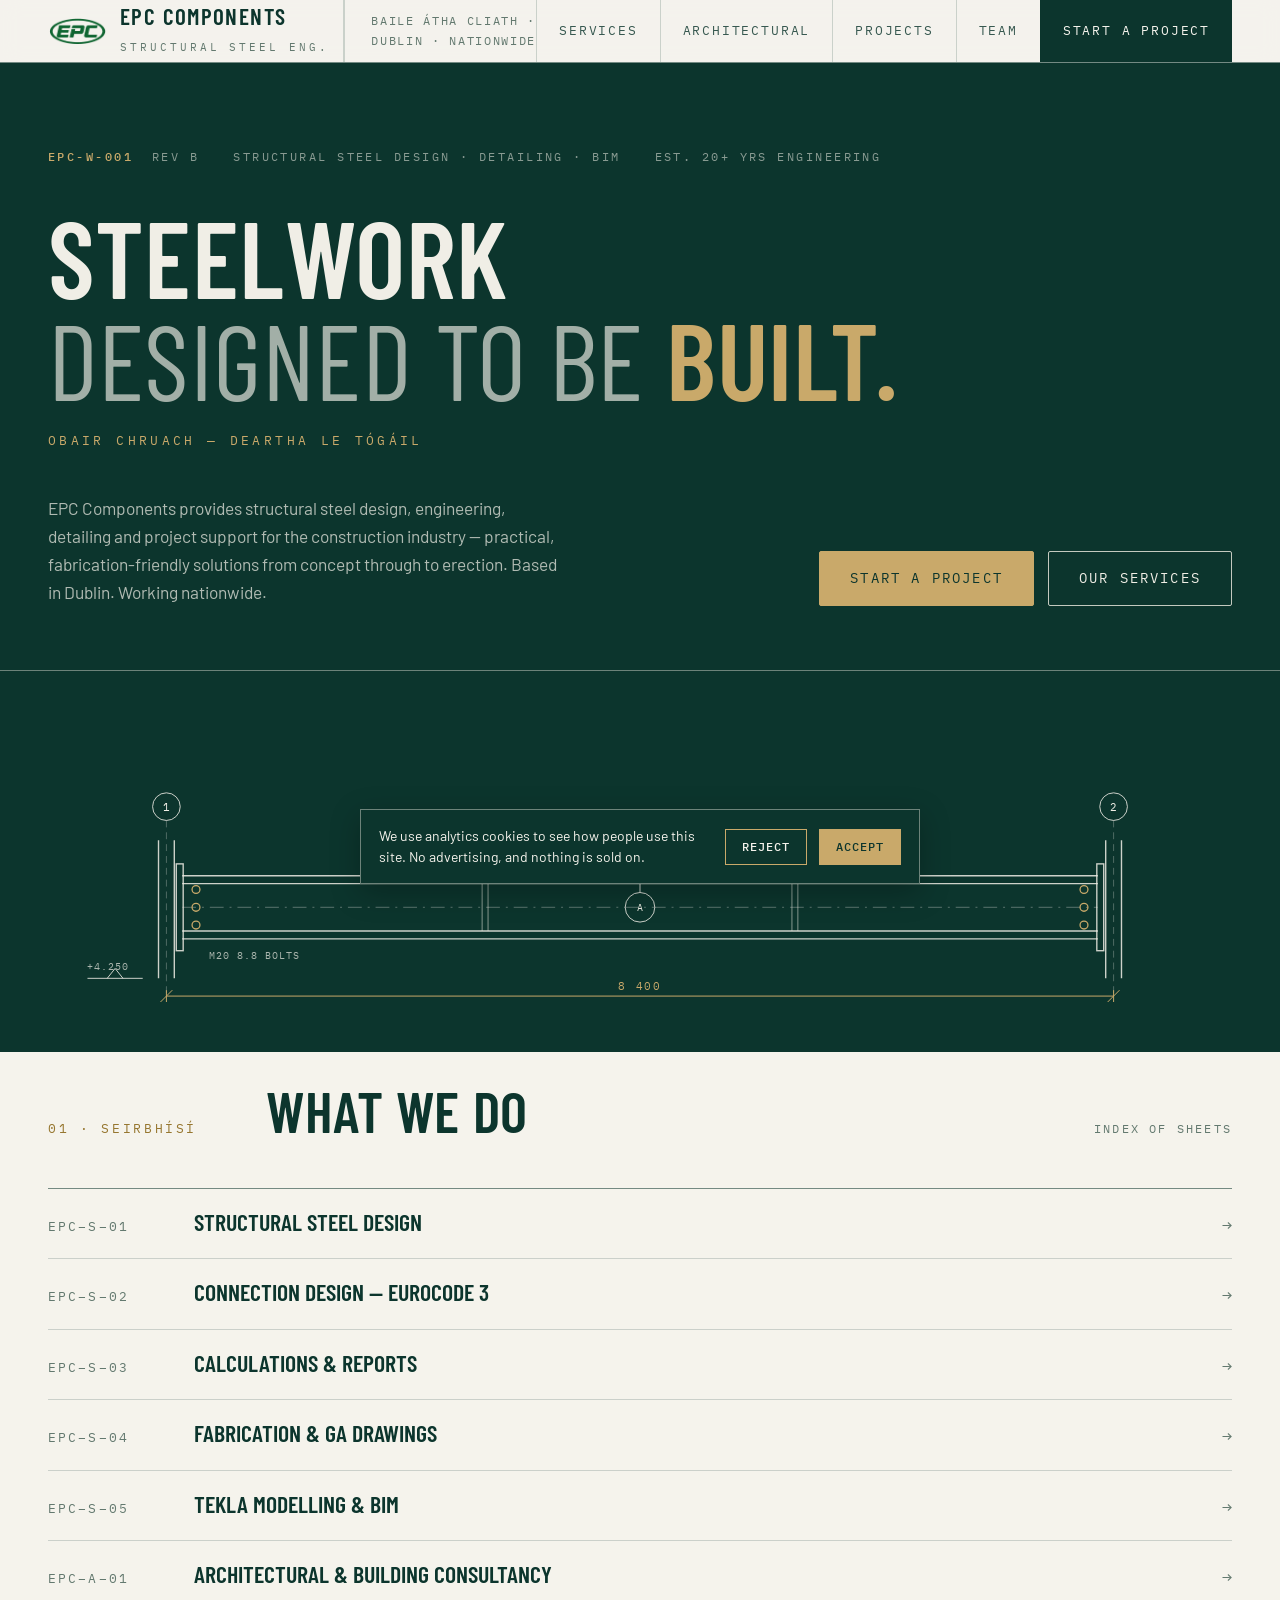
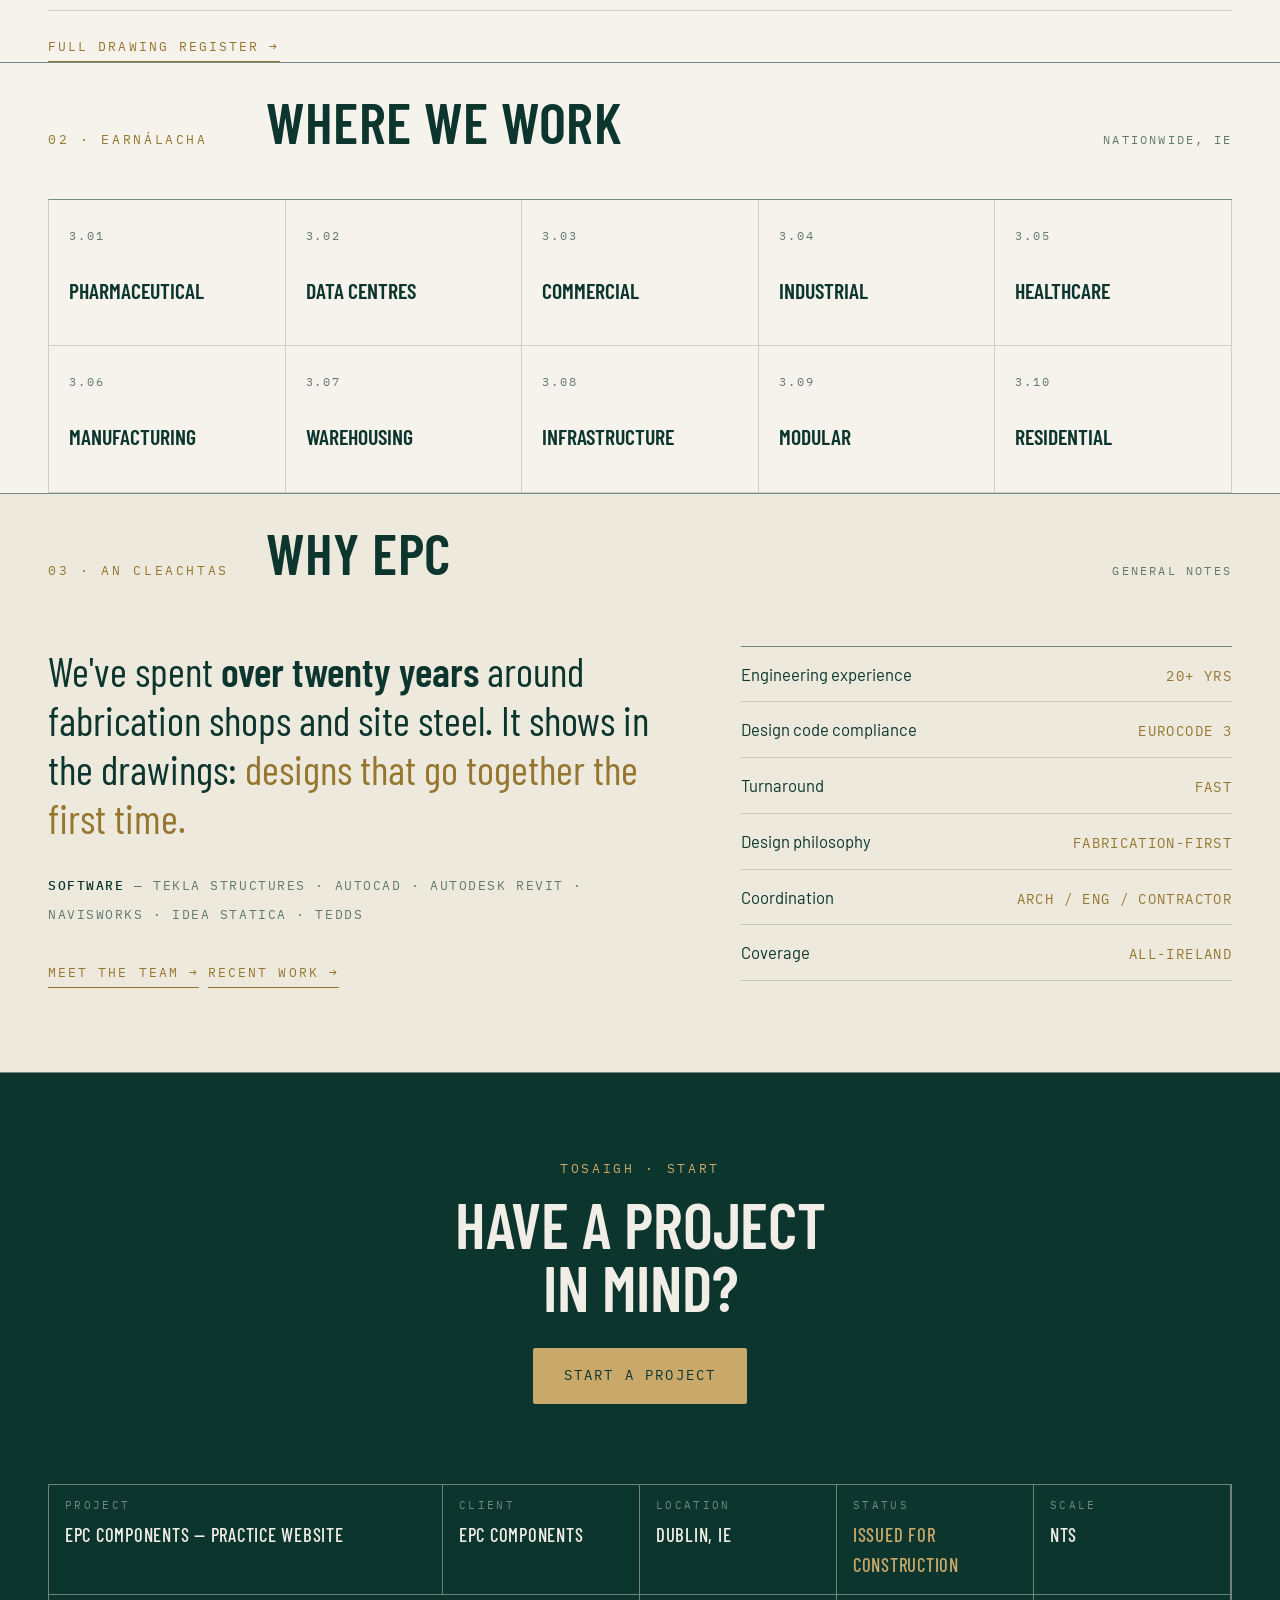
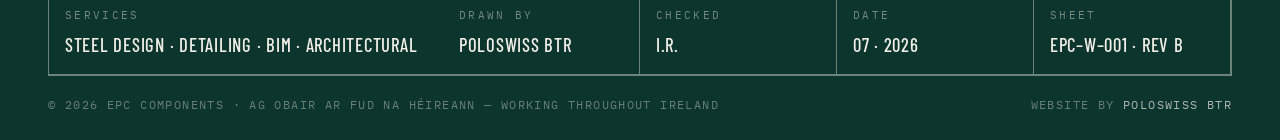
==== commit 4868e9b6: "Add GA4 (G-L8W6H8ELEE) with consent banner and lead/call tracking - gtag on all pages, Consent Mode " ====
--- a/index.html
+++ b/index.html
@@ -15,6 +15,12 @@
 <link href="https://fonts.googleapis.com/css2?family=Barlow+Condensed:wght@400;500;600&family=Barlow:wght@400;500;600&family=IBM+Plex+Mono:wght@400;500&display=swap" rel="stylesheet">
 <link rel="icon" type="image/png" href="/favicon.png">
 <link rel="stylesheet" href="/style.css">
+<script>
+window.dataLayer=window.dataLayer||[];function gtag(){dataLayer.push(arguments);}
+(function(){var c=null;try{c=localStorage.getItem('epc-consent');}catch(e){}gtag('consent','default',{ad_storage:'denied',ad_user_data:'denied',ad_personalization:'denied',analytics_storage:c==='granted'?'granted':'denied',wait_for_update:500});})();
+gtag('js',new Date());gtag('config','G-L8W6H8ELEE');
+</script>
+<script async src="https://www.googletagmanager.com/gtag/js?id=G-L8W6H8ELEE"></script>
 </head>
 <body>
 <script type="application/ld+json">
--- a/style.css
+++ b/style.css
@@ -269,3 +269,10 @@
 .case .fact-list{margin-top:30px}
 .case-links{margin-top:6px}
 @media(max-width:900px){.case{grid-template-columns:1fr;gap:44px;padding-bottom:64px}}
+
+/* cookie consent banner */
+.cc{position:fixed;left:16px;right:16px;bottom:16px;z-index:999;max-width:560px;margin:0 auto;background:var(--ink);color:var(--paper);border:1px solid var(--w-line);padding:16px 18px;display:flex;gap:12px;align-items:center;flex-wrap:wrap;font:400 14px/1.45 var(--sans);box-shadow:0 8px 30px rgba(0,0,0,.25)}
+.cc p{margin:0;flex:1 1 260px}
+.cc button{font:500 12px/1 var(--mono);letter-spacing:.08em;text-transform:uppercase;padding:11px 16px;cursor:pointer;border:1px solid var(--gold)}
+.cc .cc-ok{background:var(--gold);color:var(--ink)}
+.cc .cc-no{background:transparent;color:var(--paper)}
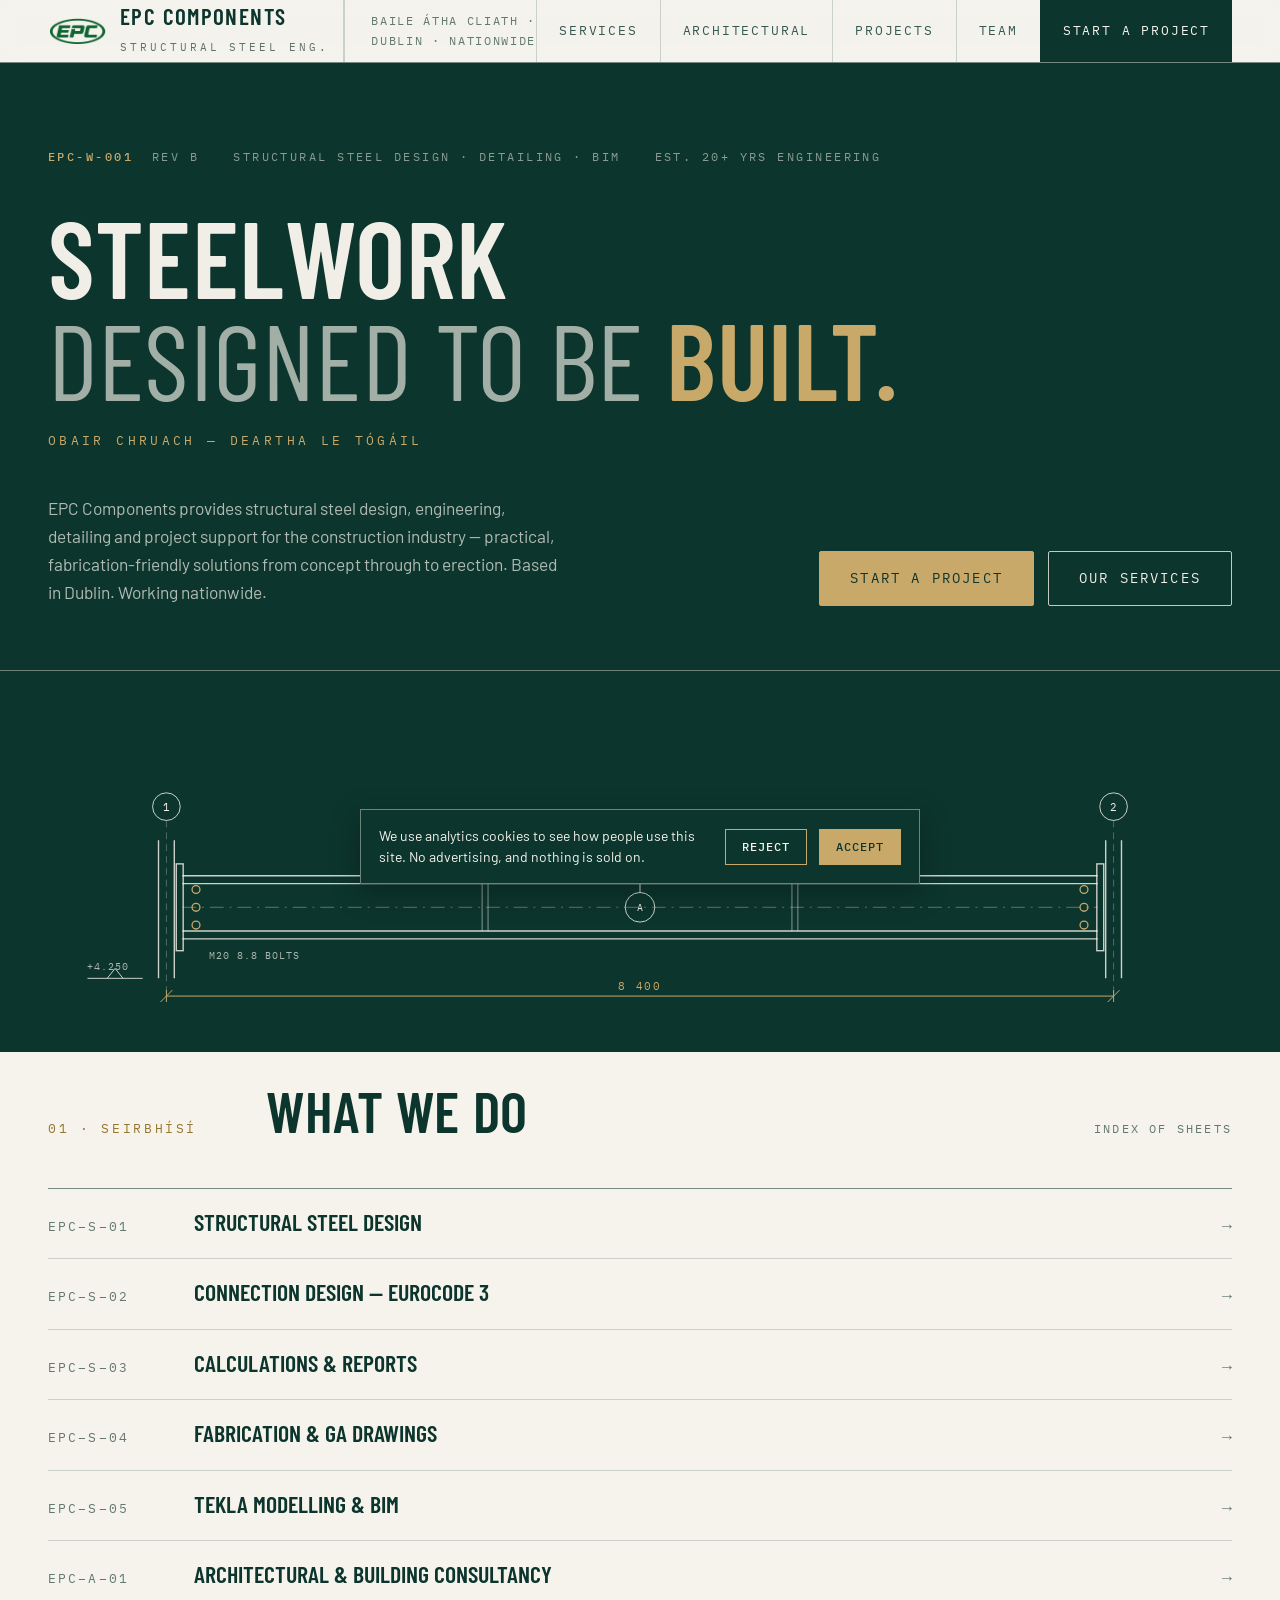
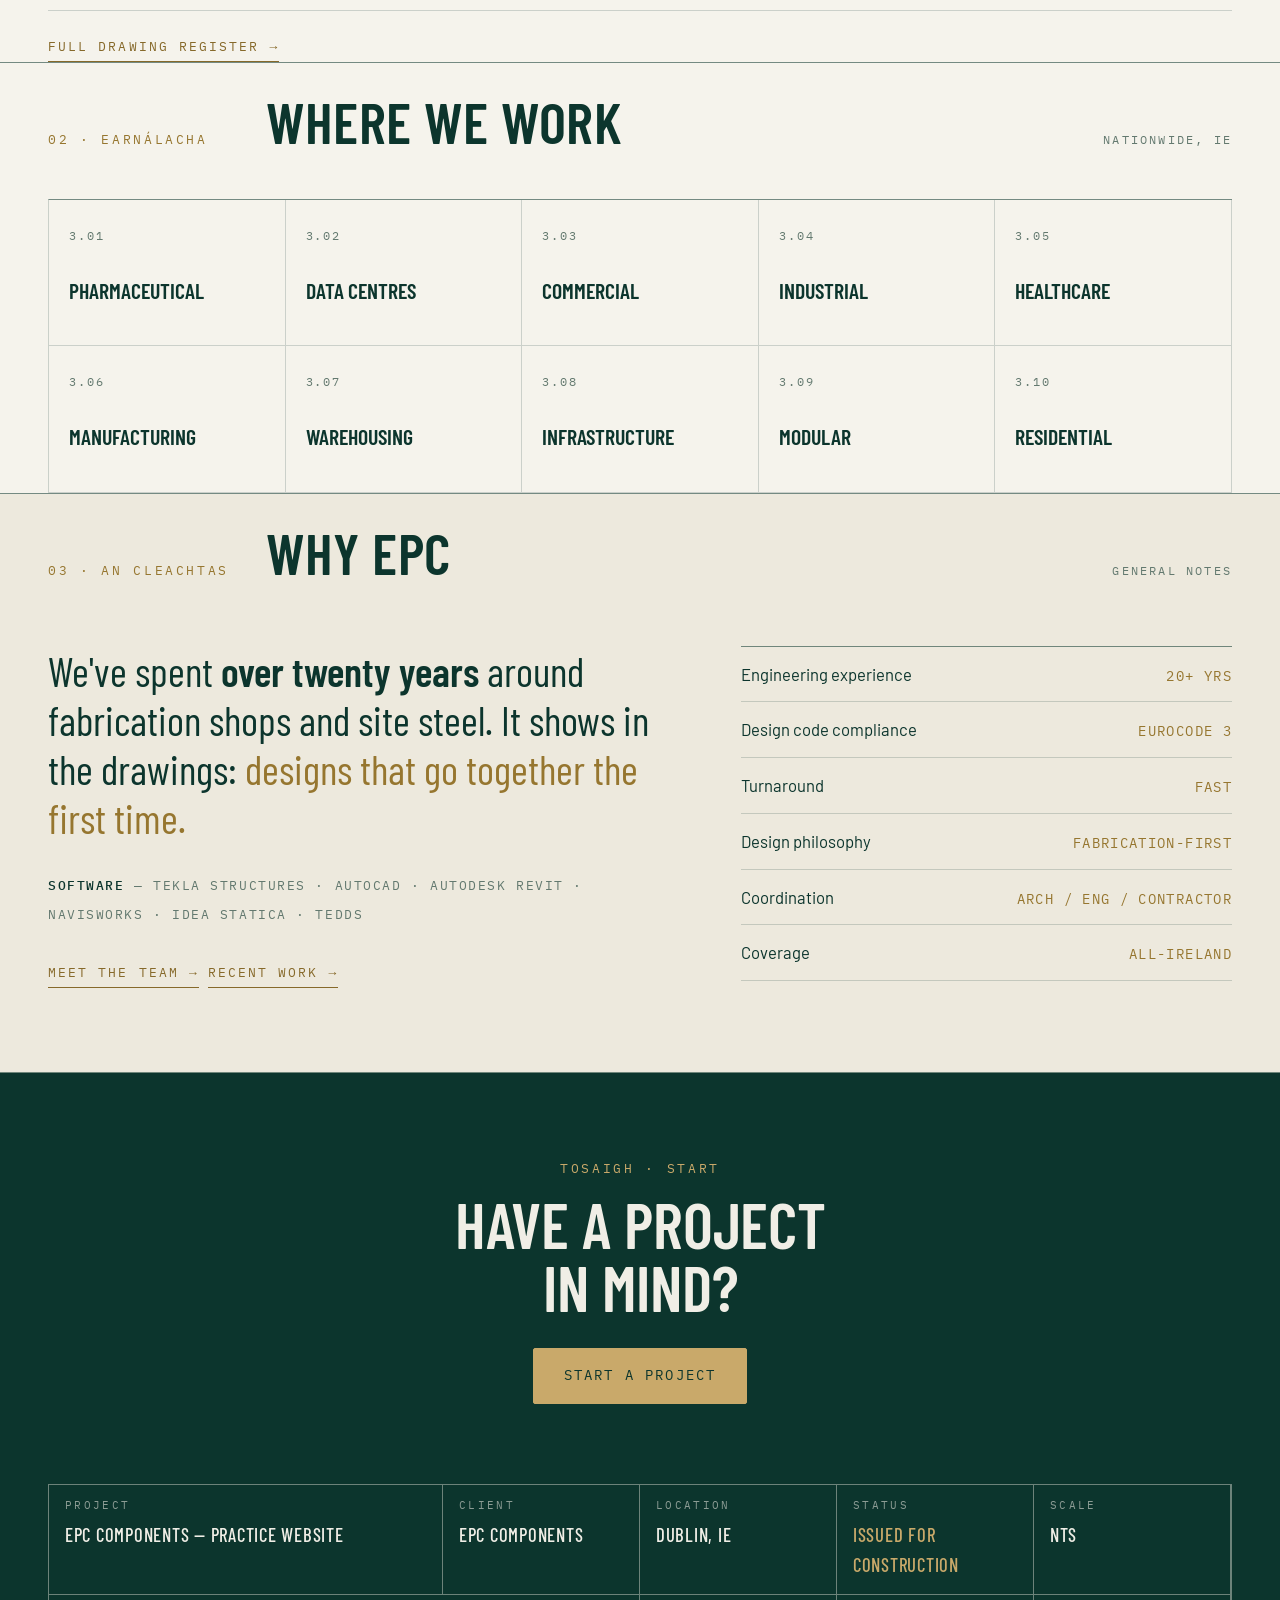
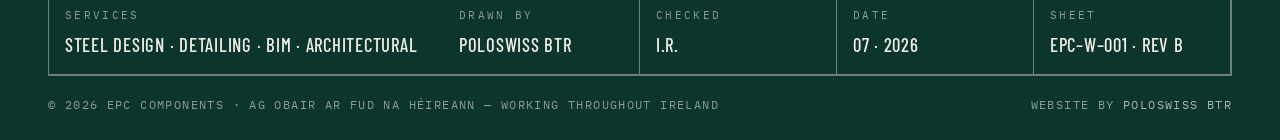
==== commit ce93d802: "SEO and speed: self-hosted fonts, canonicals, share image, schema, 404 - Self-host Barlow / Barlow C" ====
--- a/index.html
+++ b/index.html
@@ -3,16 +3,22 @@
 <head>
 <meta charset="UTF-8">
 <meta name="viewport" content="width=device-width, initial-scale=1">
-<title>EPC Components — Structural Steel Design & Engineering · Dublin, Ireland</title>
-<meta name="description" content="Structural steel design, Eurocode 3 connection design, Tekla detailing and architectural consultancy. Dublin, nationwide.">
+<title>Structural Steel Design &amp; Engineering Dublin | EPC Components</title>
+<meta name="description" content="Structural steel design, Eurocode 3 connection design and Tekla detailing for builders, fabricators and homeowners. Dublin-based, working nationwide.">
 <meta name="theme-color" content="#0c352d">
-<meta property="og:title" content="EPC Components — Structural Steel Design & Engineering · Dublin, Ireland">
-<meta property="og:description" content="Structural steel design, Eurocode 3 connection design, Tekla detailing and architectural consultancy. Dublin, nationwide.">
+<meta property="og:title" content="Structural Steel Design &amp; Engineering Dublin | EPC Components">
+<meta property="og:description" content="Structural steel design, Eurocode 3 connection design and Tekla detailing for builders, fabricators and homeowners. Dublin-based, working nationwide.">
 <meta property="og:type" content="website">
 <meta property="og:locale" content="en_IE">
-<link rel="preconnect" href="https://fonts.googleapis.com">
-<link rel="preconnect" href="https://fonts.gstatic.com" crossorigin>
-<link href="https://fonts.googleapis.com/css2?family=Barlow+Condensed:wght@400;500;600&family=Barlow:wght@400;500;600&family=IBM+Plex+Mono:wght@400;500&display=swap" rel="stylesheet">
+<meta property="og:url" content="https://www.epccomponents.ie/">
+<meta property="og:site_name" content="EPC Components">
+<meta property="og:image" content="https://www.epccomponents.ie/og-image.png">
+<meta property="og:image:width" content="1200">
+<meta property="og:image:height" content="630">
+<meta name="twitter:card" content="summary_large_image">
+<link rel="canonical" href="https://www.epccomponents.ie/">
+<link rel="preload" href="/fonts/barlow-condensed-600.woff2" as="font" type="font/woff2" crossorigin>
+<link rel="preload" href="/fonts/barlow-400.woff2" as="font" type="font/woff2" crossorigin>
 <link rel="icon" type="image/png" href="/favicon.png">
 <link rel="stylesheet" href="/style.css">
 <script>
@@ -20,17 +26,58 @@
 (function(){var c=null;try{c=localStorage.getItem('epc-consent');}catch(e){}gtag('consent','default',{ad_storage:'denied',ad_user_data:'denied',ad_personalization:'denied',analytics_storage:c==='granted'?'granted':'denied',wait_for_update:500});})();
 gtag('js',new Date());gtag('config','G-L8W6H8ELEE');
 </script>
-<script async src="https://www.googletagmanager.com/gtag/js?id=G-L8W6H8ELEE"></script>
+<script>window.addEventListener('load',function(){var l=function(){var s=document.createElement('script');s.async=true;s.src='https://www.googletagmanager.com/gtag/js?id=G-L8W6H8ELEE';document.head.appendChild(s);};if('requestIdleCallback' in window){requestIdleCallback(l,{timeout:3000});}else{setTimeout(l,1500);}});</script>
 </head>
 <body>
 <script type="application/ld+json">
 {
-  "@context": "https://schema.org",
-  "@type": "ProfessionalService",
-  "name": "EPC Components",
-  "description": "Structural steel design, engineering, detailing and project support services for the construction industry, plus architectural and building consultancy.",
-  "areaServed": "Ireland",
-  "address": {"@type": "PostalAddress", "addressLocality": "Dublin", "addressCountry": "IE"}
+ "@context": "https://schema.org",
+ "@graph": [
+  {
+   "@type": "ProfessionalService",
+   "@id": "https://www.epccomponents.ie/#business",
+   "name": "EPC Components",
+   "url": "https://www.epccomponents.ie/",
+   "logo": "https://www.epccomponents.ie/epc-mark.png",
+   "image": "https://www.epccomponents.ie/og-image.png",
+   "description": "Structural steel design, engineering, detailing and project support for the construction industry, plus architectural and building consultancy.",
+   "telephone": "+353830221056",
+   "email": "enquiries@epccomponents.ie",
+   "foundingDate": "2018",
+   "founder": {
+    "@type": "Person",
+    "name": "Ian Ring"
+   },
+   "address": {
+    "@type": "PostalAddress",
+    "addressLocality": "Dublin 14",
+    "addressRegion": "Dublin",
+    "addressCountry": "IE"
+   },
+   "areaServed": {
+    "@type": "Country",
+    "name": "Ireland"
+   },
+   "knowsAbout": [
+    "Structural steel design",
+    "Eurocode 3 connection design",
+    "Structural calculations",
+    "Tekla Structures detailing",
+    "Fabrication drawings",
+    "Architectural and building consultancy"
+   ]
+  },
+  {
+   "@type": "WebSite",
+   "@id": "https://www.epccomponents.ie/#website",
+   "url": "https://www.epccomponents.ie/",
+   "name": "EPC Components",
+   "inLanguage": "en-IE",
+   "publisher": {
+    "@id": "https://www.epccomponents.ie/#business"
+   }
+  }
+ ]
 }
 </script>
 <header id="hdr">
--- a/style.css
+++ b/style.css
@@ -1,3 +1,12 @@
+/* Self-hosted fonts (SIL Open Font License), latin subset */
+@font-face{font-family:'Barlow';font-style:normal;font-weight:400;font-display:swap;src:url(/fonts/barlow-400.woff2) format('woff2');unicode-range:U+0000-00FF, U+0131, U+0152-0153, U+02BB-02BC, U+02C6, U+02DA, U+02DC, U+0304, U+0308, U+0329, U+2000-206F, U+20AC, U+2122, U+2191, U+2193, U+2212, U+2215, U+FEFF, U+FFFD}
+@font-face{font-family:'Barlow';font-style:normal;font-weight:500;font-display:swap;src:url(/fonts/barlow-500.woff2) format('woff2');unicode-range:U+0000-00FF, U+0131, U+0152-0153, U+02BB-02BC, U+02C6, U+02DA, U+02DC, U+0304, U+0308, U+0329, U+2000-206F, U+20AC, U+2122, U+2191, U+2193, U+2212, U+2215, U+FEFF, U+FFFD}
+@font-face{font-family:'Barlow';font-style:normal;font-weight:600;font-display:swap;src:url(/fonts/barlow-600.woff2) format('woff2');unicode-range:U+0000-00FF, U+0131, U+0152-0153, U+02BB-02BC, U+02C6, U+02DA, U+02DC, U+0304, U+0308, U+0329, U+2000-206F, U+20AC, U+2122, U+2191, U+2193, U+2212, U+2215, U+FEFF, U+FFFD}
+@font-face{font-family:'Barlow Condensed';font-style:normal;font-weight:400;font-display:swap;src:url(/fonts/barlow-condensed-400.woff2) format('woff2');unicode-range:U+0000-00FF, U+0131, U+0152-0153, U+02BB-02BC, U+02C6, U+02DA, U+02DC, U+0304, U+0308, U+0329, U+2000-206F, U+20AC, U+2122, U+2191, U+2193, U+2212, U+2215, U+FEFF, U+FFFD}
+@font-face{font-family:'Barlow Condensed';font-style:normal;font-weight:500;font-display:swap;src:url(/fonts/barlow-condensed-500.woff2) format('woff2');unicode-range:U+0000-00FF, U+0131, U+0152-0153, U+02BB-02BC, U+02C6, U+02DA, U+02DC, U+0304, U+0308, U+0329, U+2000-206F, U+20AC, U+2122, U+2191, U+2193, U+2212, U+2215, U+FEFF, U+FFFD}
+@font-face{font-family:'Barlow Condensed';font-style:normal;font-weight:600;font-display:swap;src:url(/fonts/barlow-condensed-600.woff2) format('woff2');unicode-range:U+0000-00FF, U+0131, U+0152-0153, U+02BB-02BC, U+02C6, U+02DA, U+02DC, U+0304, U+0308, U+0329, U+2000-206F, U+20AC, U+2122, U+2191, U+2193, U+2212, U+2215, U+FEFF, U+FFFD}
+@font-face{font-family:'IBM Plex Mono';font-style:normal;font-weight:400;font-display:swap;src:url(/fonts/ibm-plex-mono-400.woff2) format('woff2');unicode-range:U+0000-00FF, U+0131, U+0152-0153, U+02BB-02BC, U+02C6, U+02DA, U+02DC, U+0304, U+0308, U+0329, U+2000-206F, U+20AC, U+2122, U+2191, U+2193, U+2212, U+2215, U+FEFF, U+FFFD}
+@font-face{font-family:'IBM Plex Mono';font-style:normal;font-weight:500;font-display:swap;src:url(/fonts/ibm-plex-mono-500.woff2) format('woff2');unicode-range:U+0000-00FF, U+0131, U+0152-0153, U+02BB-02BC, U+02C6, U+02DA, U+02DC, U+0304, U+0308, U+0329, U+2000-206F, U+20AC, U+2122, U+2191, U+2193, U+2212, U+2215, U+FEFF, U+FFFD}
 :root{
 --paper:#f5f3ec;
 --paper-2:#ede9dd;
@@ -276,3 +285,9 @@
 .cc button{font:500 12px/1 var(--mono);letter-spacing:.08em;text-transform:uppercase;padding:11px 16px;cursor:pointer;border:1px solid var(--gold)}
 .cc .cc-ok{background:var(--gold);color:var(--ink)}
 .cc .cc-no{background:transparent;color:var(--paper)}
+
+/* accessibility: lift low-contrast small text to WCAG AA (4.5:1) */
+.brand-sub{color:#5d7268}
+.all-link{color:#86692a;border-bottom-color:#86692a}
+.tb-k{color:rgba(240,238,230,.56)}
+.fine{color:rgba(240,238,230,.56)}
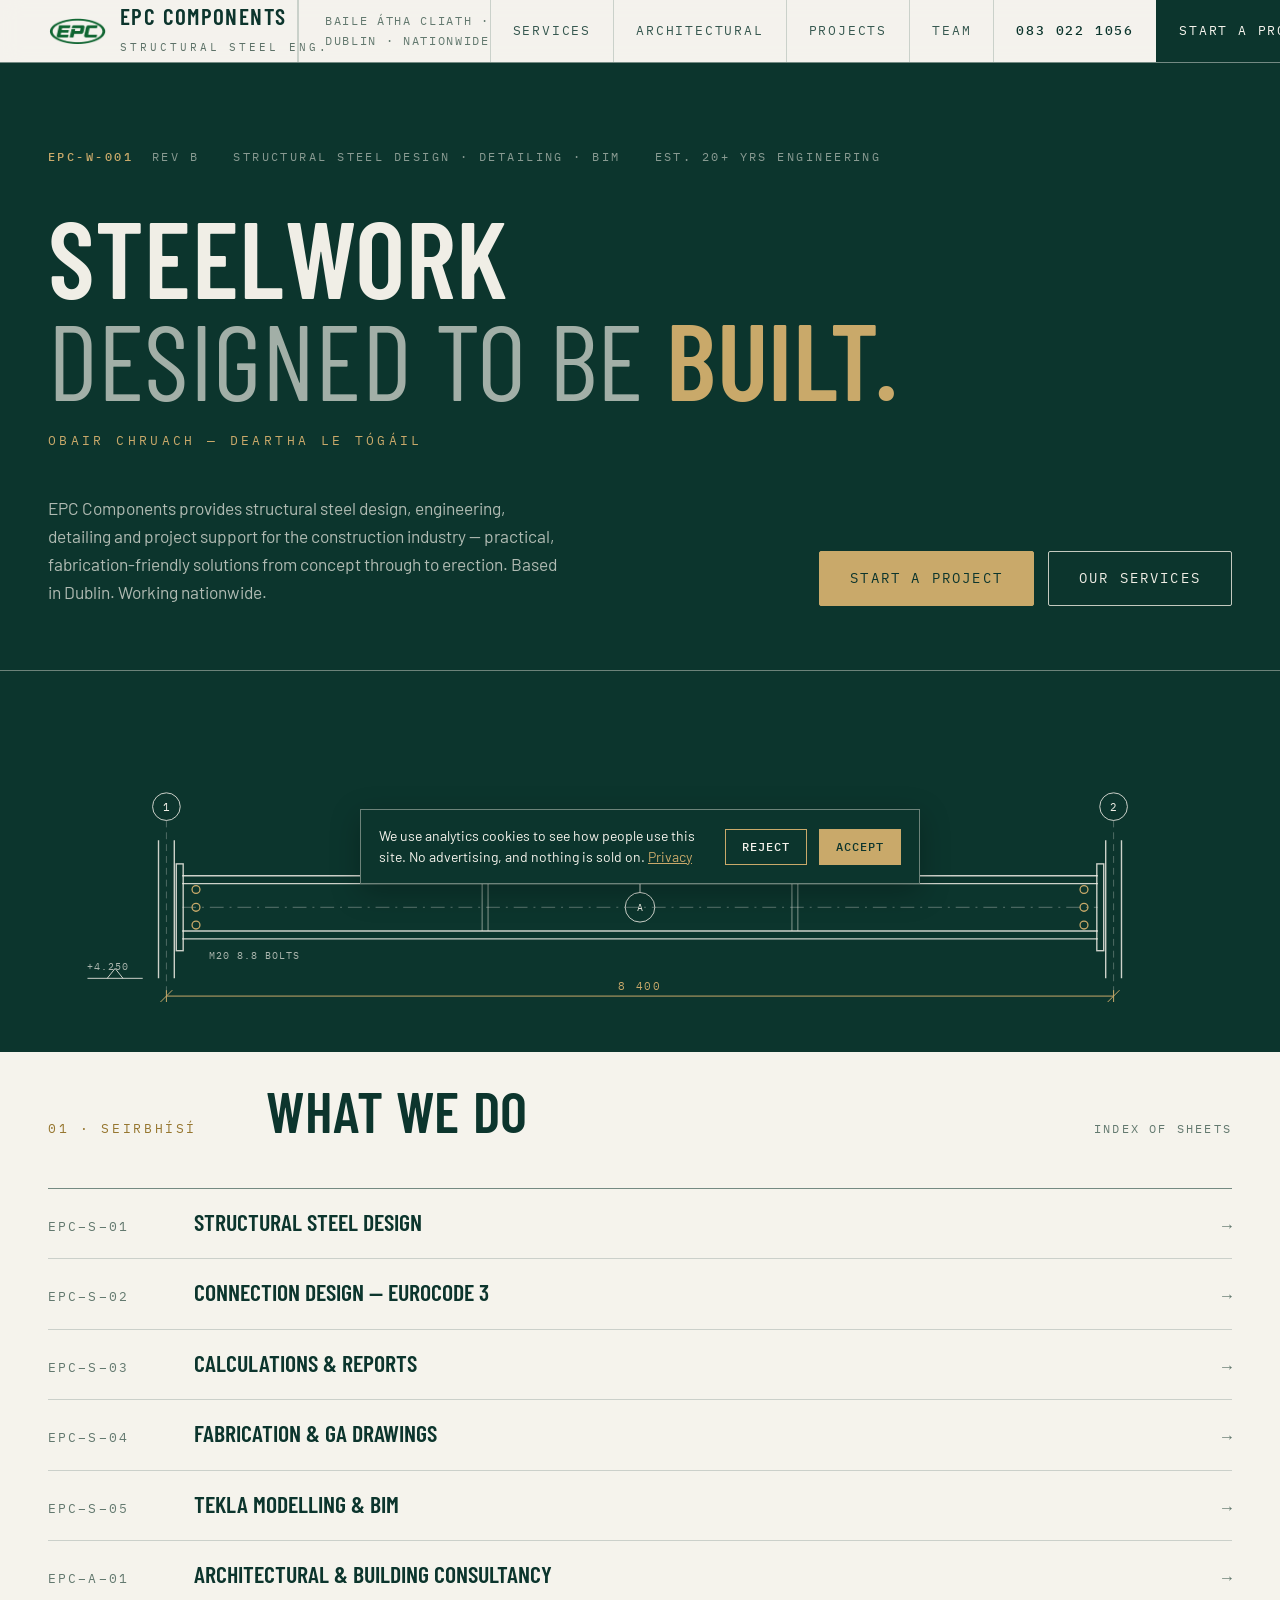
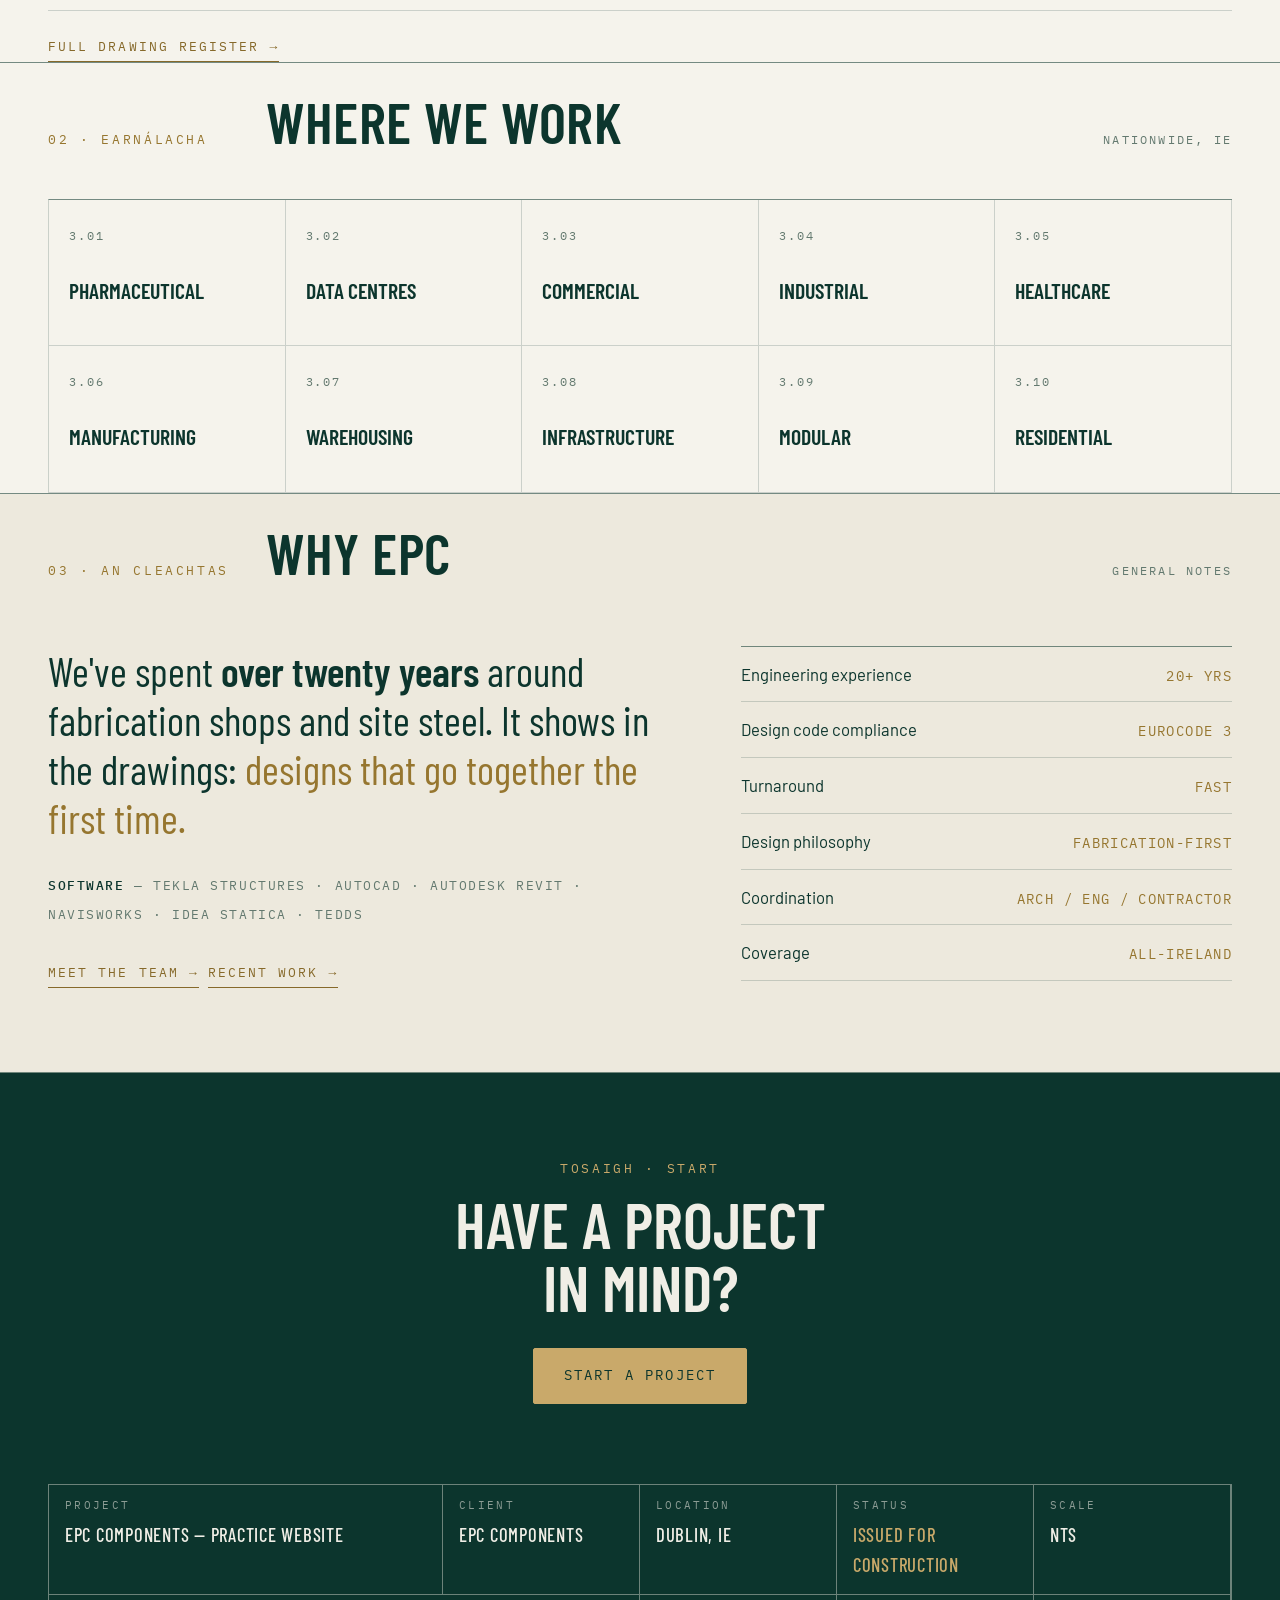
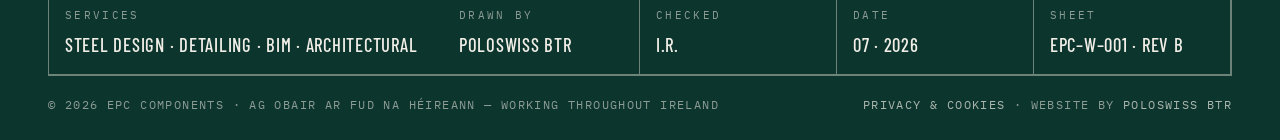
==== commit 2ee9ae58: "Phone in header, privacy page, draft wall-removal page (noindex) - Desktop nav call link, mobile tap" ====
--- a/index.html
+++ b/index.html
@@ -81,6 +81,7 @@
 }
 </script>
 <header id="hdr">
+<a class="m-call" href="tel:+353830221056">Tap to call &middot; <b>083 022 1056</b></a>
 <div class="wrap bar">
 <a class="brand" href="/">
 <img class="bx" src="/epc-mark.png" alt="EPC" width="741" height="341">
@@ -92,6 +93,7 @@
 <a href="/architectural">Architectural</a>
 <a href="/projects">Projects</a>
 <a href="/team">Team</a>
+<a href="tel:+353830221056" class="tel">083 022 1056</a>
 <a href="/contact" class="cta">Start a project</a>
 </nav>
 <button class="burger" id="burger" aria-label="Menu">&#9776;</button>
@@ -276,7 +278,7 @@
 </div>
 <div class="fine">
 <span>© 2026 EPC Components &middot; Ag obair ar fud na h&Eacute;ireann &mdash; working throughout Ireland</span>
-<span>Website by <a href="https://www.poloswiss.ie">Poloswiss BTR</a></span>
+<span><a href="/privacy">Privacy &amp; cookies</a> &middot; Website by <a href="https://www.poloswiss.ie">Poloswiss BTR</a></span>
 </div>
 </div>
 </footer>
--- a/style.css
+++ b/style.css
@@ -291,3 +291,20 @@
 .all-link{color:#86692a;border-bottom-color:#86692a}
 .tb-k{color:rgba(240,238,230,.56)}
 .fine{color:rgba(240,238,230,.56)}
+.ct-info .k{color:rgba(240,238,230,.6)}
+.f-note{color:rgba(240,238,230,.6)}
+
+/* tap-to-call: in the nav on wide screens, a strip above the header on smaller ones */
+.m-call{display:none}
+nav a.tel{color:var(--ink);font-weight:500}
+@media(max-width:1080px){nav a.tel{display:none}.m-call{display:block;text-align:center;background:var(--ink);color:var(--paper);font-family:var(--mono);font-size:.74rem;letter-spacing:.16em;text-transform:uppercase;text-decoration:none;padding:9px 20px}.m-call b{color:var(--gold);font-weight:500}}
+/* long-form text pages (privacy, guides) */
+.legal{max-width:760px}
+.legal h2{font-family:var(--cond);font-weight:600;text-transform:uppercase;font-size:1.45rem;letter-spacing:.02em;margin:38px 0 12px;color:var(--ink)}
+.legal h2:first-child{margin-top:0}
+.legal h3{font-family:var(--sans);font-weight:600;font-size:1.05rem;margin:24px 0 6px;color:var(--ink)}
+.legal p,.legal li{margin:0 0 12px;line-height:1.65}
+.legal ul{padding-left:20px;margin:0 0 12px}
+.legal a{color:#86692a}
+.ph{background:rgba(201,169,106,.25);padding:2px 6px;font-family:var(--mono);font-size:.8em;letter-spacing:.04em}
+.cc p a{color:var(--gold)}
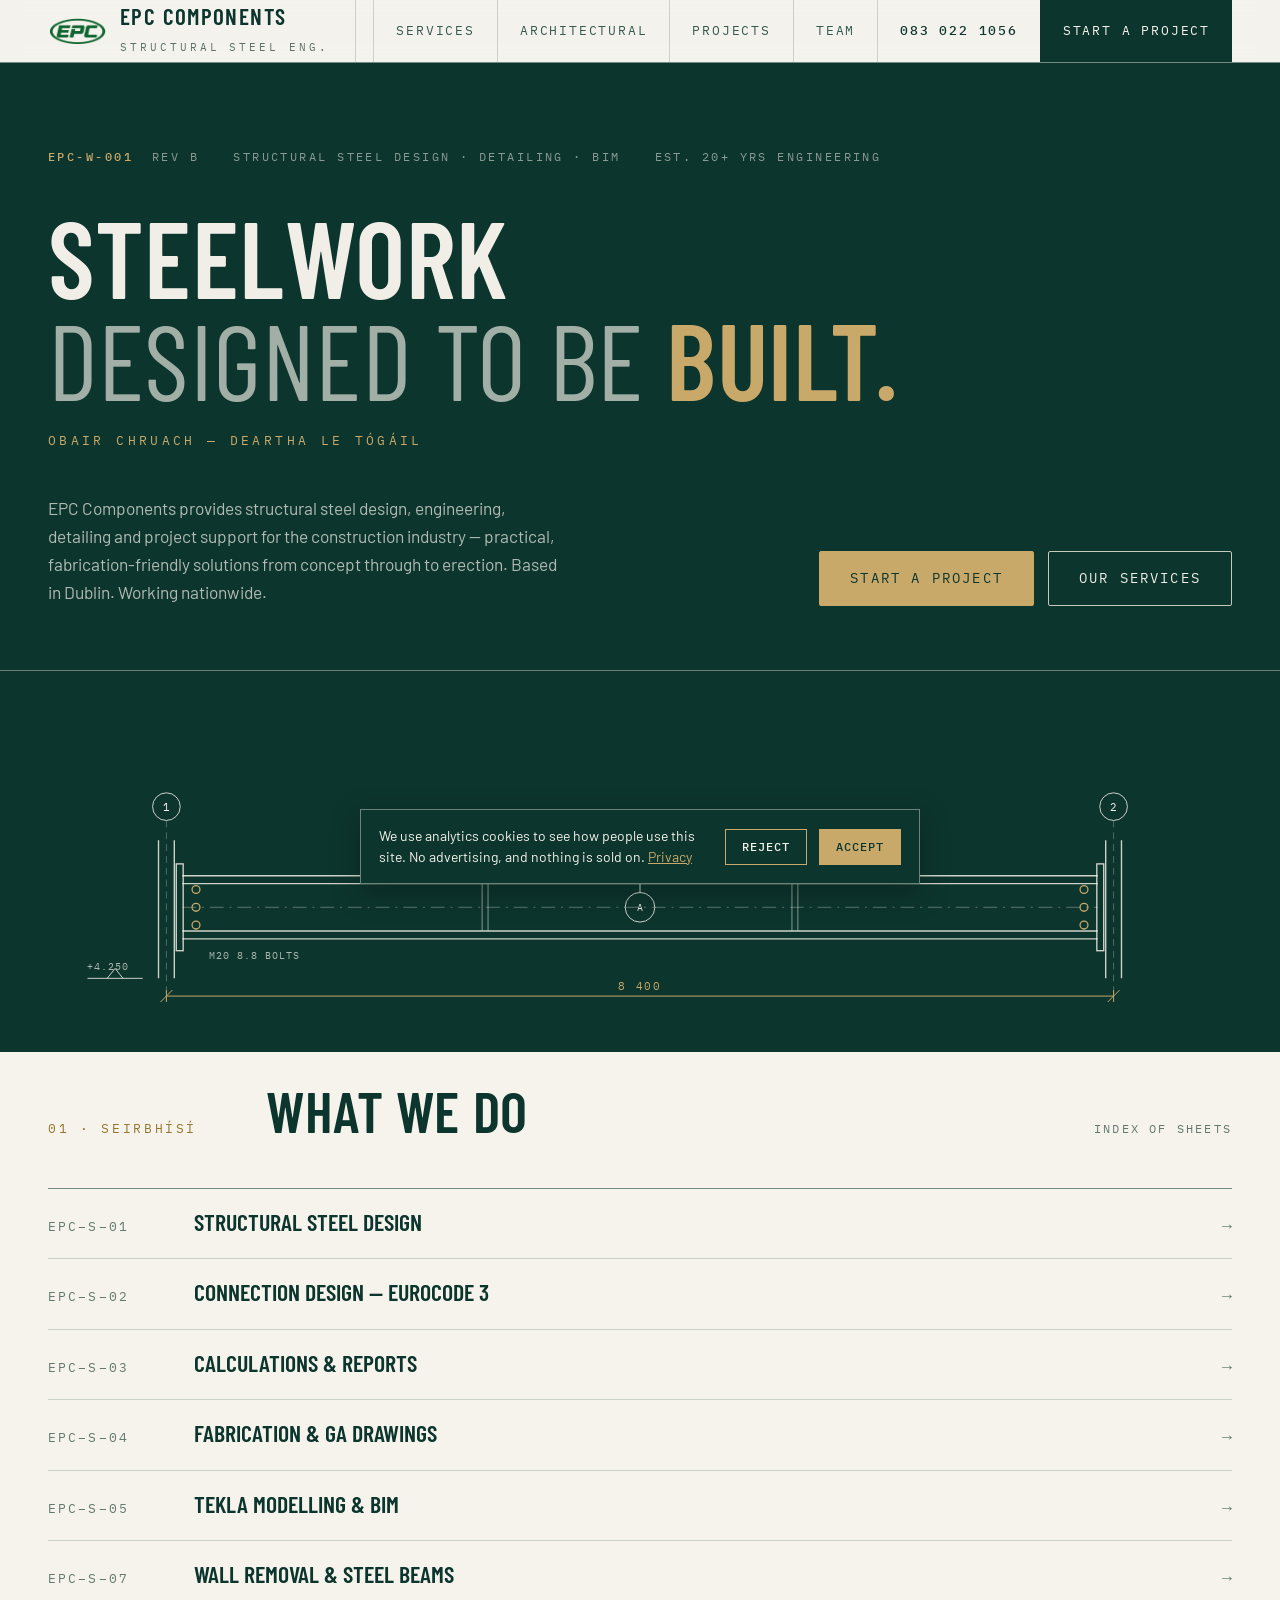
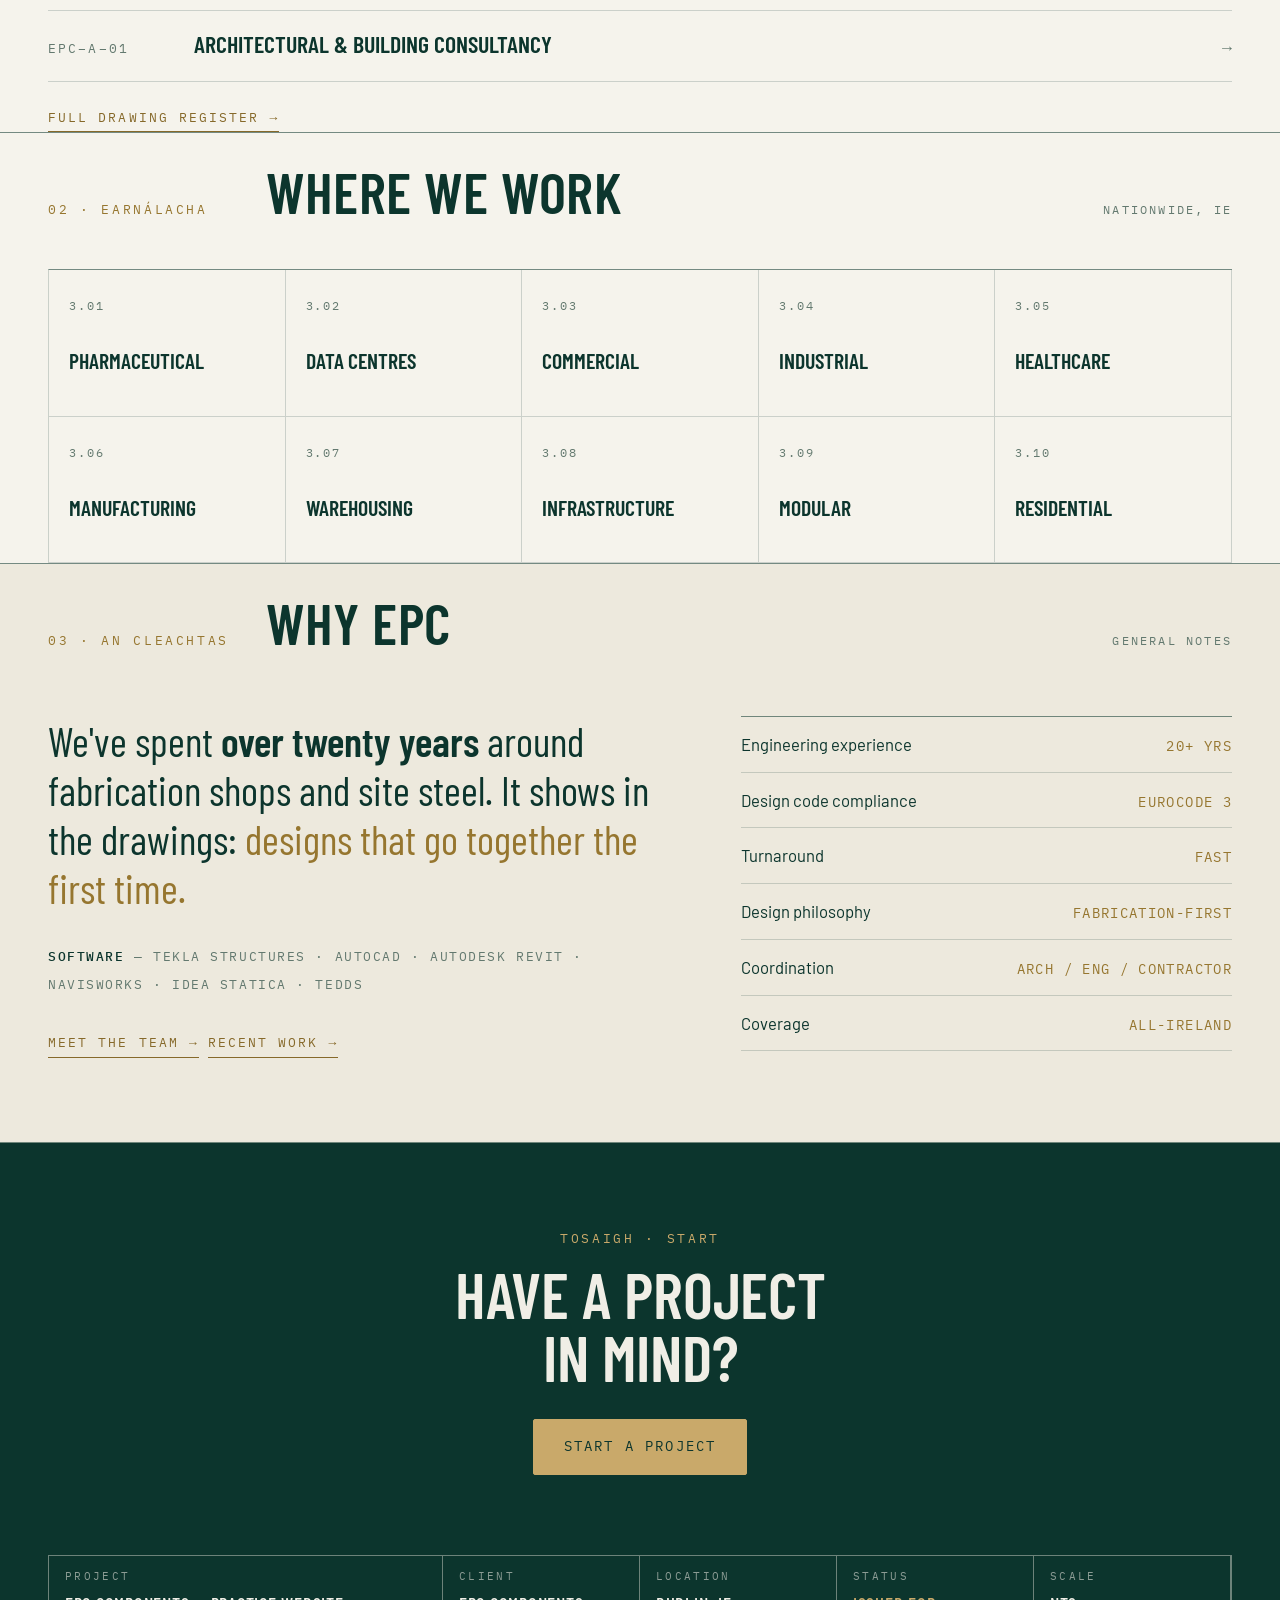
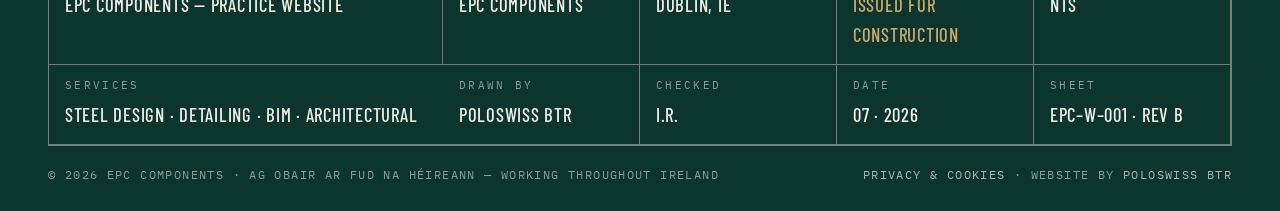
==== commit b9441234: "Put wall-removal page live - Remove noindex, add to sitemap - Fill turnaround and price answers with" ====
--- a/index.html
+++ b/index.html
@@ -203,6 +203,7 @@
 <a class="mini-row" href="/services"><span class="reg-i">EPC&#8211;S&#8211;03</span><span class="reg-t">Calculations &amp; reports</span><span class="arr">&#8594;</span></a>
 <a class="mini-row" href="/services"><span class="reg-i">EPC&#8211;S&#8211;04</span><span class="reg-t">Fabrication &amp; GA drawings</span><span class="arr">&#8594;</span></a>
 <a class="mini-row" href="/services"><span class="reg-i">EPC&#8211;S&#8211;05</span><span class="reg-t">Tekla modelling &amp; BIM</span><span class="arr">&#8594;</span></a>
+<a class="mini-row" href="/wall-removal-steel-beams"><span class="reg-i">EPC&#8211;S&#8211;07</span><span class="reg-t">Wall removal &amp; steel beams</span><span class="arr">&#8594;</span></a>
 <a class="mini-row" href="/architectural"><span class="reg-i">EPC&#8211;A&#8211;01</span><span class="reg-t">Architectural &amp; building consultancy</span><span class="arr">&#8594;</span></a>
 </div>
 <a class="all-link" href="/services">Full drawing register &#8594;</a>
--- a/style.css
+++ b/style.css
@@ -308,3 +308,7 @@
 .legal a{color:#86692a}
 .ph{background:rgba(201,169,106,.25);padding:2px 6px;font-family:var(--mono);font-size:.8em;letter-spacing:.04em}
 .cc p a{color:var(--gold)}
+
+/* header fits with phone link */
+@media(min-width:1081px){.hdr-meta{display:none}}
+@media(min-width:1081px) and (max-width:1279px){nav a{padding:0 15px}}
